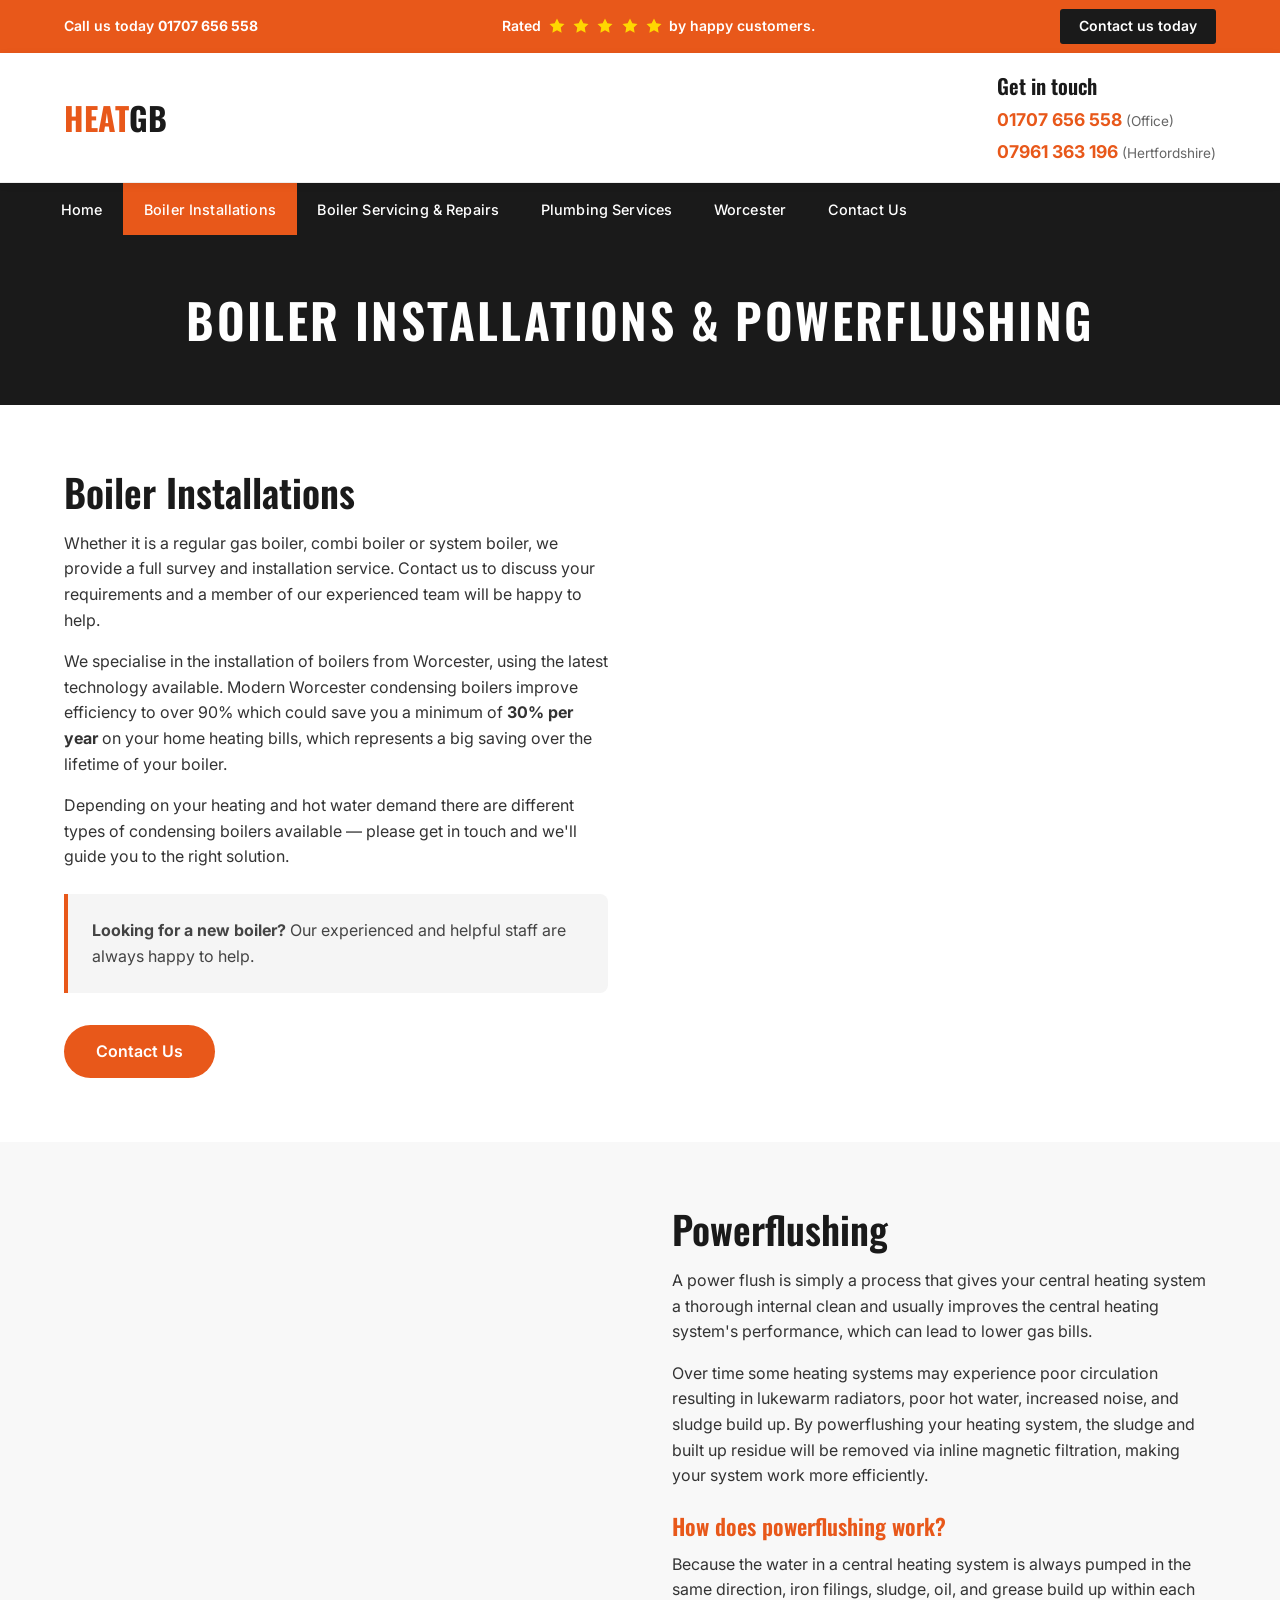
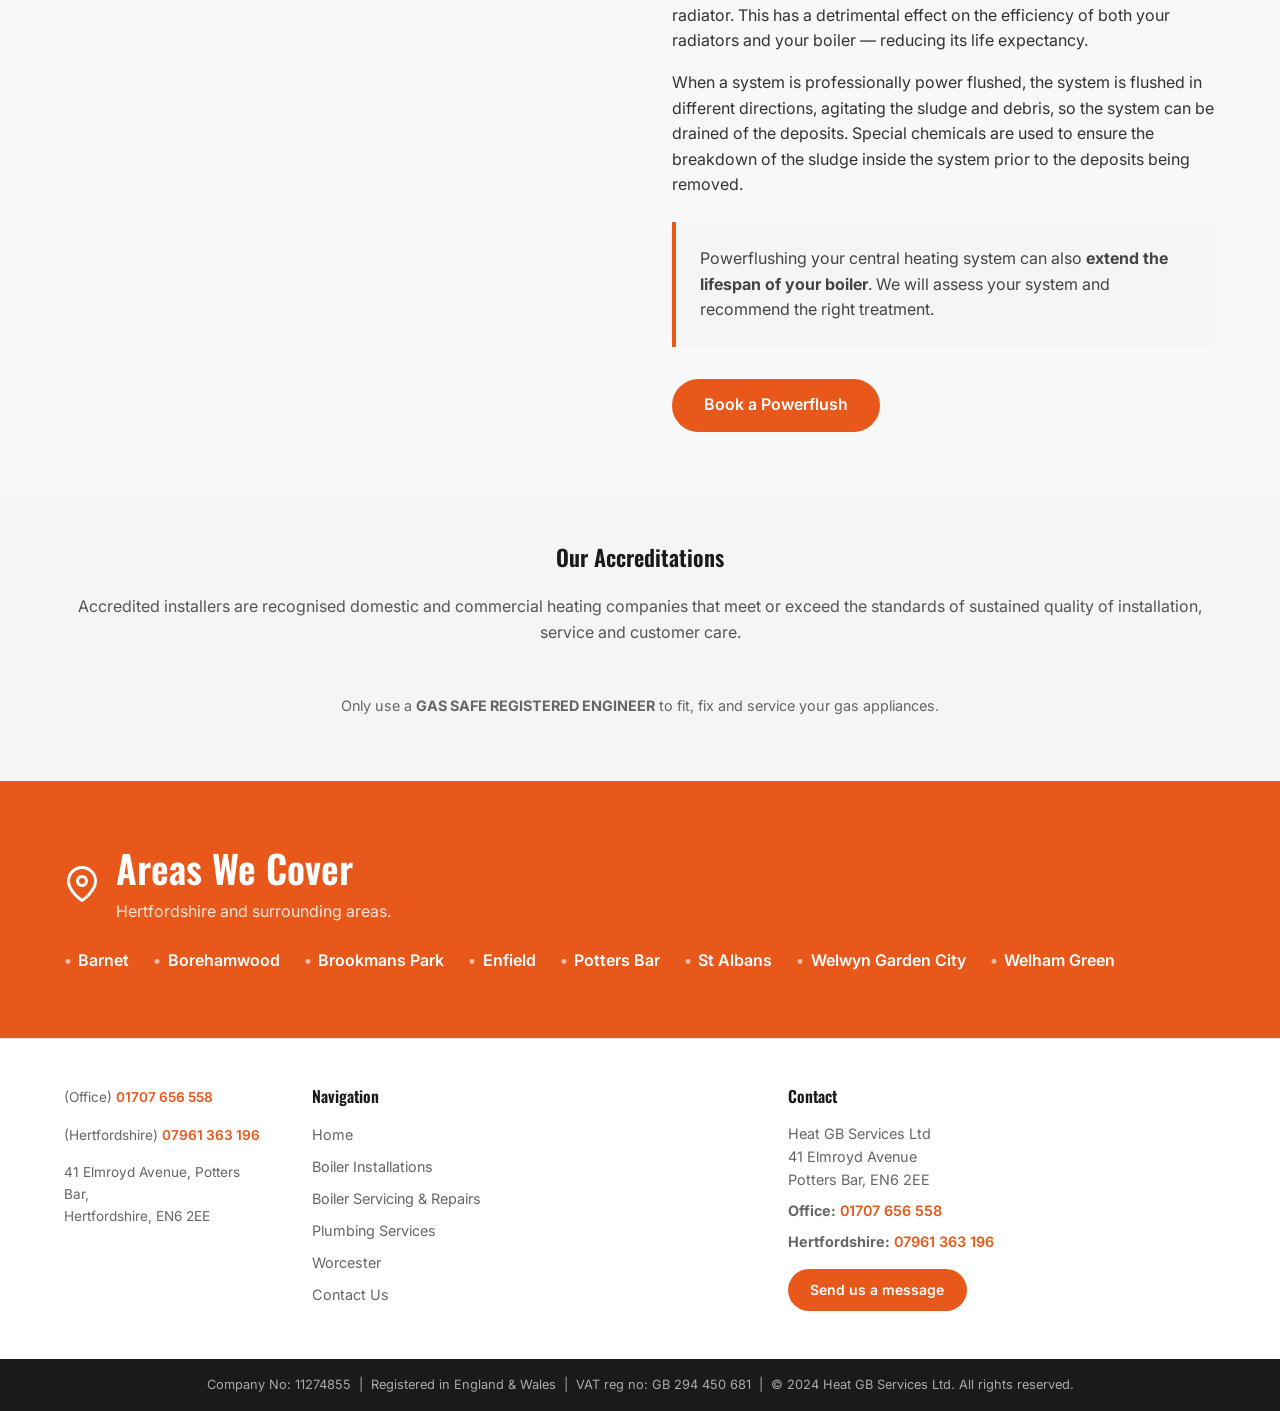
==== boiler-installations.html @ 4ccc7797 "Fix service card display, footer button colour, and add downloaded images - Replace .service-card im" ====
<!DOCTYPE html>
<html lang="en">
<head>
  <meta charset="UTF-8" />
  <meta name="viewport" content="width=device-width, initial-scale=1.0" />
  <title>Boiler Installations &amp; Powerflushing – Heat GB Services Ltd, Hertfordshire</title>
  <meta name="description" content="Expert boiler installation and powerflushing services in Hertfordshire. Worcester Bosch Accredited Installers offering up to 12-year guarantees. Call Heat GB on 01707 656 558." />

  <link rel="icon" type="image/png" sizes="32x32" href="images/favicon-32.png" />
  <link rel="icon" type="image/png" sizes="16x16" href="images/favicon-16.png" />
  <link rel="apple-touch-icon" href="images/apple-touch-icon.png" />
  <link rel="shortcut icon" href="images/favicon.ico" />

  <link rel="preconnect" href="https://fonts.googleapis.com" />
  <link rel="preconnect" href="https://fonts.gstatic.com" crossorigin />
  <link href="https://fonts.googleapis.com/css2?family=Oswald:wght@400;500;600;700&family=Inter:wght@400;500;600;700&display=swap" rel="stylesheet" />
  <link rel="stylesheet" href="css/style.css" />
</head>
<body>

  <!-- TOP BAR -->
  <div class="topbar">
    <div class="container topbar__inner">
      <span>Call us today <strong>01707 656 558</strong></span>
      <div class="topbar__stars">
        <span>Rated</span>
        <svg viewBox="0 0 24 24" fill="currentColor" style="width:18px;height:18px;color:#FFD700"><path d="M12 2l3.09 6.26L22 9.27l-5 4.87 1.18 6.88L12 17.77l-6.18 3.25L7 14.14 2 9.27l6.91-1.01L12 2z"/></svg>
        <svg viewBox="0 0 24 24" fill="currentColor" style="width:18px;height:18px;color:#FFD700"><path d="M12 2l3.09 6.26L22 9.27l-5 4.87 1.18 6.88L12 17.77l-6.18 3.25L7 14.14 2 9.27l6.91-1.01L12 2z"/></svg>
        <svg viewBox="0 0 24 24" fill="currentColor" style="width:18px;height:18px;color:#FFD700"><path d="M12 2l3.09 6.26L22 9.27l-5 4.87 1.18 6.88L12 17.77l-6.18 3.25L7 14.14 2 9.27l6.91-1.01L12 2z"/></svg>
        <svg viewBox="0 0 24 24" fill="currentColor" style="width:18px;height:18px;color:#FFD700"><path d="M12 2l3.09 6.26L22 9.27l-5 4.87 1.18 6.88L12 17.77l-6.18 3.25L7 14.14 2 9.27l6.91-1.01L12 2z"/></svg>
        <svg viewBox="0 0 24 24" fill="currentColor" style="width:18px;height:18px;color:#FFD700"><path d="M12 2l3.09 6.26L22 9.27l-5 4.87 1.18 6.88L12 17.77l-6.18 3.25L7 14.14 2 9.27l6.91-1.01L12 2z"/></svg>
        <span>by happy customers.</span>
      </div>
      <a href="contact.html" class="topbar__cta">Contact us today</a>
    </div>
  </div>

  <!-- HEADER -->
  <header class="site-header">
    <div class="header__inner">
      <a href="index.html" class="header__logo">
        <img src="https://www.heatgb.co.uk/wp-content/uploads/2020/11/main-logo.png"
             alt="Heat GB Services Ltd" width="190" height="65"
             onerror="this.style.display='none'; this.nextElementSibling.style.display='block'" />
        <span style="display:none; font-family:'Oswald',sans-serif; font-size:2rem; font-weight:700; color:#1a1a1a;">
          <span style="color:#E8581A;">HEAT</span>GB
        </span>
      </a>
      <div class="header__contact">
        <span class="header__contact-label">Get in touch</span>
        <div><a href="tel:01707656558">01707 656 558</a><span class="phone-label"> (Office)</span></div>
        <div><a href="tel:07961363196">07961 363 196</a><span class="phone-label"> (Hertfordshire)</span></div>
      </div>
    </div>
  </header>

  <!-- NAVIGATION -->
  <nav class="site-nav" aria-label="Main navigation">
    <div class="nav__inner">
      <button class="nav__toggle" aria-label="Open menu" aria-expanded="false">
        <span></span><span></span><span></span>
      </button>
      <ul class="nav__list">
        <li><a href="index.html">Home</a></li>
        <li><a href="boiler-installations.html" class="active">Boiler Installations</a></li>
        <li><a href="boiler-servicing.html">Boiler Servicing &amp; Repairs</a></li>
        <li><a href="plumbing-services.html">Plumbing Services</a></li>
        <li><a href="worcester.html">Worcester</a></li>
        <li><a href="contact.html">Contact Us</a></li>
      </ul>
    </div>
  </nav>

  <!-- PAGE BANNER -->
  <div class="page-banner">
    <div class="container">
      <h1>Boiler Installations &amp; Powerflushing</h1>
    </div>
  </div>

  <!-- BOILER INSTALLATIONS SECTION -->
  <section class="content-block section-pad">
    <div class="container">
      <div class="content-block__inner">
        <div class="content-block__text">
          <h2>Boiler Installations</h2>
          <p>Whether it is a regular gas boiler, combi boiler or system boiler, we provide a full survey and installation service. Contact us to discuss your requirements and a member of our experienced team will be happy to help.</p>
          <p>We specialise in the installation of boilers from Worcester, using the latest technology available. Modern Worcester condensing boilers improve efficiency to over 90% which could save you a minimum of <strong>30% per year</strong> on your home heating bills, which represents a big saving over the lifetime of your boiler.</p>
          <p>Depending on your heating and hot water demand there are different types of condensing boilers available — please get in touch and we'll guide you to the right solution.</p>

          <div class="highlight-box">
            <p><strong>Looking for a new boiler?</strong> Our experienced and helpful staff are always happy to help.</p>
          </div>

          <a href="contact.html" class="btn btn-orange" style="margin-top:.5rem;">Contact Us</a>
        </div>
        <div>
          <img src="https://www.heatgb.co.uk/wp-content/uploads/2020/11/home-box1.png"
               alt="Boiler Installation" style="border-radius:8px; width:100%;"
               onerror="this.style.display='none'" />
          <div class="guarantee-badge">
            <img src="https://www.heatgb.co.uk/wp-content/uploads/2020/11/12year-logo.png"
                 alt="12 Year Guarantee" style="height:160px; width:auto;"
                 onerror="this.style.display='none'" />
          </div>
        </div>
      </div>
    </div>
  </section>

  <!-- POWERFLUSHING SECTION -->
  <section class="content-block" style="background:#f8f8f8; padding:4rem 0;">
    <div class="container">
      <div class="content-block__inner">
        <div>
          <img src="https://www.heatgb.co.uk/wp-content/uploads/2020/11/home-box2.png"
               alt="Powerflushing" style="border-radius:8px; width:100%;"
               onerror="this.style.display='none'" />
        </div>
        <div class="content-block__text">
          <h2>Powerflushing</h2>
          <p>A power flush is simply a process that gives your central heating system a thorough internal clean and usually improves the central heating system's performance, which can lead to lower gas bills.</p>
          <p>Over time some heating systems may experience poor circulation resulting in lukewarm radiators, poor hot water, increased noise, and sludge build up. By powerflushing your heating system, the sludge and built up residue will be removed via inline magnetic filtration, making your system work more efficiently.</p>

          <h3>How does powerflushing work?</h3>
          <p>Because the water in a central heating system is always pumped in the same direction, iron filings, sludge, oil, and grease build up within each radiator. This has a detrimental effect on the efficiency of both your radiators and your boiler — reducing its life expectancy.</p>
          <p>When a system is professionally power flushed, the system is flushed in different directions, agitating the sludge and debris, so the system can be drained of the deposits. Special chemicals are used to ensure the breakdown of the sludge inside the system prior to the deposits being removed.</p>

          <div class="highlight-box">
            <p>Powerflushing your central heating system can also <strong>extend the lifespan of your boiler</strong>. We will assess your system and recommend the right treatment.</p>
          </div>

          <a href="contact.html" class="btn btn-orange" style="margin-top:.5rem;">Book a Powerflush</a>
        </div>
      </div>
    </div>
  </section>

  <!-- ACCREDITATIONS -->
  <section class="accreditations">
    <div class="container">
      <h3>Our Accreditations</h3>
      <p style="color:#555; margin-bottom:1.5rem;">Accredited installers are recognised domestic and commercial heating companies that meet or exceed the standards of sustained quality of installation, service and customer care.</p>
      <div class="accred-logos">
        <img src="https://www.heatgb.co.uk/wp-content/uploads/2020/11/logo1.png" alt="Gas Safe Register" onerror="this.style.display='none'" />
        <img src="https://www.heatgb.co.uk/wp-content/uploads/2020/11/logo2..png" alt="CIPHE Member" onerror="this.style.display='none'" />
      </div>
      <p style="margin-top:1.5rem; color:#666; font-size:.9rem;">Only use a <strong>GAS SAFE REGISTERED ENGINEER</strong> to fit, fix and service your gas appliances.</p>
    </div>
  </section>

  <!-- AREAS WE COVER -->
  <section class="areas-section">
    <div class="container">
      <div class="areas-header">
        <svg viewBox="0 0 24 24" fill="none" stroke="currentColor" stroke-width="2" style="width:36px;height:36px;flex-shrink:0">
          <path d="M21 10c0 7-9 13-9 13s-9-6-9-13a9 9 0 0 1 18 0z"/><circle cx="12" cy="10" r="3"/>
        </svg>
        <div>
          <h2>Areas We Cover</h2>
          <p style="color:rgba(255,255,255,.85); margin:0;">Hertfordshire and surrounding areas.</p>
        </div>
      </div>
      <ul class="areas-list">
        <li>Barnet</li><li>Borehamwood</li><li>Brookmans Park</li><li>Enfield</li>
        <li>Potters Bar</li><li>St Albans</li><li>Welwyn Garden City</li><li>Welham Green</li>
      </ul>
    </div>
  </section>

  <!-- FOOTER -->
  <footer class="site-footer">
    <div class="container footer__inner">
      <div class="footer__logo">
        <img src="https://www.heatgb.co.uk/wp-content/uploads/2020/11/main-logo.png" alt="Heat GB Services Ltd" onerror="this.style.display='none'" />
        <p>(Office) <a href="tel:01707656558" style="color:var(--orange);font-weight:600;">01707 656 558</a></p>
        <p>(Hertfordshire) <a href="tel:07961363196" style="color:var(--orange);font-weight:600;">07961 363 196</a></p>
        <p style="margin-top:.5rem;">41 Elmroyd Avenue, Potters Bar,<br>Hertfordshire, EN6 2EE</p>
      </div>
      <nav class="footer__nav">
        <h4>Navigation</h4>
        <ul>
          <li><a href="index.html">Home</a></li>
          <li><a href="boiler-installations.html">Boiler Installations</a></li>
          <li><a href="boiler-servicing.html">Boiler Servicing &amp; Repairs</a></li>
          <li><a href="plumbing-services.html">Plumbing Services</a></li>
          <li><a href="worcester.html">Worcester</a></li>
          <li><a href="contact.html">Contact Us</a></li>
        </ul>
      </nav>
      <div class="footer__contact">
        <h4>Contact</h4>
        <p>Heat GB Services Ltd<br>41 Elmroyd Avenue<br>Potters Bar, EN6 2EE</p>
        <p><strong>Office:</strong> <a href="tel:01707656558">01707 656 558</a></p>
        <p><strong>Hertfordshire:</strong> <a href="tel:07961363196">07961 363 196</a></p>
        <p style="margin-top:1rem;"><a href="contact.html" class="btn btn-orange" style="font-size:.875rem;padding:.6rem 1.4rem;">Send us a message</a></p>
      </div>
    </div>
    <div class="footer__bottom">
      <div class="container">
        Company No: 11274855 &nbsp;|&nbsp; Registered in England &amp; Wales &nbsp;|&nbsp; VAT reg no: GB 294 450 681 &nbsp;|&nbsp;
        &copy; 2024 Heat GB Services Ltd. All rights reserved.
      </div>
    </div>
  </footer>

  <script src="js/main.js"></script>
</body>
</html>
---- css/style.css ----
/* ============================================================
   HEAT GB — Main Stylesheet
   Fonts: Oswald (headings) + Inter (body) via Google Fonts
   Colours: Orange #E8581A, Black #1a1a1a, White #ffffff
   ============================================================ */

/* ---------- Reset & Base ---------- */
*, *::before, *::after { box-sizing: border-box; margin: 0; padding: 0; }

html { scroll-behavior: smooth; font-size: 16px; }

body {
  font-family: 'Inter', sans-serif;
  color: #333;
  background: #fff;
  line-height: 1.6;
}

img { max-width: 100%; height: auto; display: block; }
a { text-decoration: none; color: inherit; }
ul { list-style: none; }

/* ---------- Variables ---------- */
:root {
  --orange: #E8581A;
  --black:  #1a1a1a;
  --dark:   #222;
  --grey:   #f5f5f5;
  --mid:    #666;
  --white:  #ffffff;
  --radius: 4px;
  --shadow: 0 2px 12px rgba(0,0,0,0.10);
  --transition: 0.25s ease;
}

/* ---------- Typography ---------- */
h1, h2, h3, h4, h5 {
  font-family: 'Oswald', sans-serif;
  font-weight: 600;
  line-height: 1.2;
  color: var(--black);
}

h1 { font-size: clamp(2rem, 5vw, 3.5rem); }
h2 { font-size: clamp(1.6rem, 3.5vw, 2.4rem); }
h3 { font-size: 1.4rem; }
h4 { font-size: 1.15rem; }

p { margin-bottom: 1rem; }

/* ---------- Utilities ---------- */
.container {
  max-width: 1200px;
  margin: 0 auto;
  padding: 0 1.5rem;
}

.btn {
  display: inline-flex;
  align-items: center;
  gap: .5rem;
  padding: .85rem 2rem;
  border-radius: 50px;
  font-family: 'Inter', sans-serif;
  font-size: 1rem;
  font-weight: 600;
  cursor: pointer;
  transition: background var(--transition), transform var(--transition);
  border: none;
}

.btn-orange {
  background: var(--orange);
  color: #fff;
}
.btn-orange:hover { background: #c94610; transform: translateY(-1px); }

.btn-white {
  background: #fff;
  color: var(--orange);
}
.btn-white:hover { background: #f0f0f0; }

.btn-dark {
  background: var(--black);
  color: #fff;
}
.btn-dark:hover { background: #333; }

.btn svg { width: 20px; height: 20px; }

.section-pad { padding: 5rem 0; }
.section-pad-sm { padding: 3rem 0; }

.text-orange { color: var(--orange); }
.text-center { text-align: center; }
.fw-bold { font-weight: 700; }

/* ---------- Top Bar ---------- */
.topbar {
  background: var(--orange);
  color: #fff;
  font-size: .875rem;
  font-weight: 600;
  padding: .55rem 0;
}

.topbar__inner {
  display: flex;
  align-items: center;
  justify-content: space-between;
  gap: 1rem;
}

.topbar__stars {
  display: flex;
  align-items: center;
  gap: .4rem;
}

.topbar__stars svg { color: #FFD700; width: 18px; height: 18px; }

.topbar__cta {
  background: var(--black);
  color: #fff;
  padding: .4rem 1.2rem;
  border-radius: 3px;
  font-weight: 600;
  transition: background var(--transition);
}
.topbar__cta:hover { background: #444; }

/* ---------- Header ---------- */
.site-header {
  background: #fff;
  border-bottom: 1px solid #eee;
  position: sticky;
  top: 0;
  z-index: 900;
  box-shadow: 0 2px 8px rgba(0,0,0,.07);
}

.header__inner {
  display: flex;
  align-items: center;
  justify-content: space-between;
  padding: 1rem 1.5rem;
  max-width: 1200px;
  margin: 0 auto;
}

.header__logo img { height: 65px; width: auto; }
.header__logo-text {
  display: flex;
  flex-direction: column;
  align-items: center;
}
.header__logo-text .tagline {
  font-size: .75rem;
  color: var(--mid);
  margin-top: .25rem;
  letter-spacing: .02em;
}

.header__contact {
  display: flex;
  flex-direction: column;
  align-items: flex-start;
  gap: .25rem;
}

.header__contact-label {
  font-family: 'Oswald', sans-serif;
  font-size: 1.3rem;
  color: var(--black);
  font-weight: 600;
}

.header__contact a {
  font-weight: 700;
  font-size: 1.1rem;
  color: var(--orange);
  transition: color var(--transition);
}
.header__contact a:hover { color: #c94610; }

.header__contact .phone-label {
  font-size: .85rem;
  color: var(--mid);
  font-weight: 400;
}

/* ---------- Navigation ---------- */
.site-nav {
  background: var(--black);
}

.nav__inner {
  max-width: 1200px;
  margin: 0 auto;
  display: flex;
  align-items: center;
}

.nav__list {
  display: flex;
  align-items: center;
}

.nav__list a {
  display: block;
  padding: .9rem 1.3rem;
  color: #fff;
  font-family: 'Inter', sans-serif;
  font-size: .9rem;
  font-weight: 500;
  transition: background var(--transition), color var(--transition);
  letter-spacing: .01em;
}

.nav__list a:hover,
.nav__list a.active {
  background: var(--orange);
  color: #fff;
}

/* Mobile hamburger */
.nav__toggle {
  display: none;
  flex-direction: column;
  gap: 5px;
  background: none;
  border: none;
  cursor: pointer;
  padding: 1rem 1.5rem;
  margin-left: auto;
}
.nav__toggle span {
  display: block;
  width: 26px;
  height: 2px;
  background: #fff;
  transition: all var(--transition);
}

/* ---------- Hero / Page Banner ---------- */
.hero {
  background: #f0f0f0;
  position: relative;
  overflow: hidden;
  min-height: 480px;
  display: flex;
  align-items: center;
}

.hero--home {
  min-height: 560px;
  background: linear-gradient(135deg, #f8f8f8 0%, #ececec 100%);
}

.hero__content {
  position: relative;
  z-index: 2;
  max-width: 620px;
  padding: 4rem 0;
}

.hero__content h1 { margin-bottom: 1rem; }
.hero__content p { font-size: 1.1rem; color: #555; margin-bottom: 1.5rem; }

.hero__image {
  position: absolute;
  right: 0;
  top: 0;
  bottom: 0;
  width: 50%;
  object-fit: cover;
  object-position: center;
  z-index: 1;
}

.hero__badge {
  position: absolute;
  right: 6%;
  top: 50%;
  transform: translateY(-50%);
  z-index: 3;
  width: 130px;
}

.page-banner {
  background: var(--black);
  padding: 3.5rem 0;
  text-align: center;
}

.page-banner h1 {
  color: #fff;
  font-size: clamp(1.8rem, 4vw, 3rem);
  letter-spacing: .05em;
  text-transform: uppercase;
}

/* ---------- About Strip ---------- */
.about-strip {
  display: grid;
  grid-template-columns: 1fr 1fr;
  gap: 4rem;
  align-items: center;
}

.about-strip__img img {
  border-radius: 8px;
  width: 100%;
  object-fit: cover;
}

.about-strip__text h2 { margin-bottom: 1rem; }

.about-strip__text .lead {
  color: var(--orange);
  font-weight: 600;
  font-size: 1.05rem;
  margin-bottom: 1.25rem;
}

/* ---------- Services Grid ---------- */
.services-intro {
  text-align: center;
  max-width: 700px;
  margin: 0 auto 2.5rem;
}

.services-intro .lead {
  color: var(--orange);
  font-weight: 600;
  font-size: 1.05rem;
  margin-bottom: .5rem;
}

.services-grid {
  display: grid;
  grid-template-columns: repeat(3, 1fr);
  gap: 1.5rem;
}

.service-card {
  background: #fff;
  border: 1px solid #e8e8e8;
  border-radius: 8px;
  overflow: hidden;
  transition: box-shadow var(--transition), transform var(--transition);
  text-align: center;
}

.service-card:hover {
  box-shadow: 0 8px 30px rgba(232,88,26,.15);
  transform: translateY(-4px);
}

.service-card__image {
  background: var(--orange);
  height: 140px;
  display: flex;
  align-items: center;
  justify-content: center;
  overflow: hidden;
}

.service-card__image img {
  width: auto;
  height: 90px;
  object-fit: contain;
  /* Invert the grey icons to white so they show on orange background */
  filter: brightness(0) invert(1);
}

.service-card__body { padding: 1.5rem; }
.service-card__body h3 { margin-bottom: .6rem; }
.service-card__body p { color: var(--mid); font-size: .95rem; margin-bottom: 1.25rem; }

/* ---------- Services List (inner pages) ---------- */
.services-list {
  display: grid;
  grid-template-columns: repeat(3, 1fr);
  gap: .75rem;
  margin: 1.5rem 0;
}

.services-list li {
  display: flex;
  align-items: center;
  gap: .5rem;
  font-size: .95rem;
}

.services-list li::before {
  content: '';
  display: block;
  width: 8px;
  height: 8px;
  border-radius: 50%;
  background: var(--orange);
  flex-shrink: 0;
}

/* ---------- Trust Bar (Gas Safe / Worcester) ---------- */
.trust-bar {
  background: var(--black);
  color: #fff;
  padding: 3rem 0;
}

.trust-bar__inner {
  display: grid;
  grid-template-columns: repeat(auto-fit, minmax(240px, 1fr));
  gap: 2rem;
  align-items: start;
}

.trust-item h3 { color: #fff; margin-bottom: .6rem; font-size: 1.3rem; }
.trust-item p { color: #ccc; font-size: .9rem; margin-bottom: 0; }

/* ---------- Worcester Banner ---------- */
.worcester-banner {
  background: linear-gradient(135deg, #1a3a6e 0%, #0d2245 100%);
  color: #fff;
  padding: 3.5rem 0;
}

.worcester-banner__inner {
  display: flex;
  align-items: center;
  justify-content: space-between;
  gap: 2rem;
  flex-wrap: wrap;
}

.worcester-banner h2 { color: #fff; margin-bottom: .5rem; }
.worcester-banner p { color: #afc6ee; margin: 0; }

.worcester-banner__logos {
  display: flex;
  align-items: center;
  gap: 1.5rem;
  flex-shrink: 0;
}

.worcester-banner__logos img { height: 60px; width: auto; }

/* ---------- Areas Section ---------- */
.areas-section {
  background: var(--orange);
  padding: 4rem 0;
  color: #fff;
}

.areas-section h2 { color: #fff; margin-bottom: .5rem; }
.areas-section > .container > p { color: rgba(255,255,255,.85); margin-bottom: 2rem; }

.areas-header {
  display: flex;
  align-items: center;
  gap: 1rem;
  margin-bottom: .5rem;
}

.areas-header svg { width: 36px; height: 36px; flex-shrink: 0; }

.areas-list {
  display: flex;
  flex-wrap: wrap;
  gap: .75rem 1.5rem;
  margin-top: 1.5rem;
}

.areas-list li {
  display: flex;
  align-items: center;
  gap: .4rem;
  font-weight: 600;
  font-size: 1rem;
}

.areas-list li::before {
  content: '•';
  color: rgba(255,255,255,.6);
}

/* ---------- Accreditations Strip ---------- */
.accreditations {
  background: var(--grey);
  padding: 3rem 0;
  text-align: center;
}

.accreditations h3 { margin-bottom: 1.5rem; color: var(--black); }

.accred-logos {
  display: flex;
  align-items: center;
  justify-content: center;
  gap: 3rem;
  flex-wrap: wrap;
}

.accred-logos img { height: 70px; width: auto; }

/* ---------- CTA Band ---------- */
.cta-band {
  background: var(--orange);
  color: #fff;
  padding: 3.5rem 0;
  text-align: center;
}

.cta-band h2 { color: #fff; margin-bottom: .75rem; }
.cta-band p { color: rgba(255,255,255,.85); margin-bottom: 1.5rem; font-size: 1.1rem; }

/* ---------- Content Blocks (inner pages) ---------- */
.content-block {
  padding: 4rem 0;
}

.content-block + .content-block {
  padding-top: 0;
}

.content-block__inner {
  display: grid;
  grid-template-columns: 1fr 1fr;
  gap: 4rem;
  align-items: start;
}

.content-block__text h2 { margin-bottom: 1rem; }
.content-block__text h3 { margin: 1.5rem 0 .75rem; color: var(--orange); }

.content-block__text ul {
  margin: .75rem 0 1rem 1.25rem;
}
.content-block__text ul li {
  list-style: disc;
  margin-bottom: .35rem;
  color: #555;
}

.checklist {
  margin: 1rem 0;
}
.checklist li {
  display: flex;
  align-items: flex-start;
  gap: .6rem;
  padding: .4rem 0;
  border-bottom: 1px solid #eee;
  font-size: .95rem;
  color: #444;
}
.checklist li::before {
  content: '✓';
  color: var(--orange);
  font-weight: 700;
  flex-shrink: 0;
  margin-top: .05rem;
}

.highlight-box {
  background: var(--grey);
  border-left: 4px solid var(--orange);
  border-radius: 0 8px 8px 0;
  padding: 1.5rem;
  margin: 1.5rem 0;
}

.highlight-box p { margin: 0; color: #444; }

.guarantee-badge {
  display: flex;
  align-items: center;
  justify-content: center;
  padding: 2rem;
}

/* ---------- Contact Page ---------- */
.contact-grid {
  display: grid;
  grid-template-columns: 1fr 1fr;
  gap: 4rem;
  align-items: start;
}

.contact-info h3 { margin-bottom: 1.25rem; }
.contact-info p { color: var(--mid); }

.contact-detail {
  display: flex;
  align-items: flex-start;
  gap: 1rem;
  margin-bottom: 1.25rem;
}

.contact-detail__icon {
  width: 42px;
  height: 42px;
  background: var(--orange);
  border-radius: 50%;
  display: flex;
  align-items: center;
  justify-content: center;
  flex-shrink: 0;
}

.contact-detail__icon svg { color: #fff; width: 20px; height: 20px; }

.contact-detail__body strong { display: block; color: var(--black); margin-bottom: .2rem; }
.contact-detail__body a { color: var(--orange); font-weight: 600; }
.contact-detail__body a:hover { color: #c94610; }

/* ---------- Form ---------- */
.contact-form { background: var(--grey); padding: 2rem; border-radius: 8px; }
.contact-form h3 { margin-bottom: 1.25rem; }

.form-group { margin-bottom: 1.25rem; }
.form-group label {
  display: block;
  font-weight: 600;
  font-size: .9rem;
  margin-bottom: .4rem;
  color: var(--black);
}

.form-group input,
.form-group select,
.form-group textarea {
  width: 100%;
  padding: .75rem 1rem;
  border: 1px solid #ddd;
  border-radius: var(--radius);
  font-family: 'Inter', sans-serif;
  font-size: 1rem;
  color: var(--black);
  background: #fff;
  transition: border-color var(--transition), box-shadow var(--transition);
}

.form-group input:focus,
.form-group select:focus,
.form-group textarea:focus {
  outline: none;
  border-color: var(--orange);
  box-shadow: 0 0 0 3px rgba(232,88,26,.12);
}

.form-group textarea { resize: vertical; min-height: 130px; }

.form-honeypot { display: none; }

.form-success {
  display: none;
  background: #d4edda;
  border: 1px solid #c3e6cb;
  border-radius: var(--radius);
  padding: 1rem 1.25rem;
  color: #155724;
  margin-top: 1rem;
}

.form-error {
  display: none;
  background: #f8d7da;
  border: 1px solid #f5c6cb;
  border-radius: var(--radius);
  padding: 1rem 1.25rem;
  color: #721c24;
  margin-top: 1rem;
}

/* ---------- Map ---------- */
.map-embed { border-radius: 8px; overflow: hidden; border: 1px solid #e0e0e0; }
.map-embed iframe { width: 100%; height: 320px; border: none; display: block; }

/* ---------- Footer ---------- */
.site-footer {
  background: #fff;
  padding: 3rem 0 0;
  border-top: 1px solid #e0e0e0;
}

.footer__inner {
  display: grid;
  grid-template-columns: 200px 1fr 1fr;
  gap: 3rem;
  padding-bottom: 2.5rem;
}

.footer__logo img { height: 60px; margin-bottom: 1rem; }
.footer__logo p { font-size: .85rem; color: var(--mid); }

.footer__nav h4 {
  font-size: 1rem;
  margin-bottom: 1rem;
  color: var(--black);
}

.footer__nav ul li {
  margin-bottom: .4rem;
}

.footer__nav ul li a {
  color: var(--mid);
  font-size: .9rem;
  transition: color var(--transition);
}

.footer__nav ul li a:hover { color: var(--orange); }

.footer__contact h4 {
  font-size: 1rem;
  margin-bottom: 1rem;
  color: var(--black);
}

.footer__contact p { font-size: .9rem; color: var(--mid); margin-bottom: .5rem; }
.footer__contact a { color: var(--orange); font-weight: 600; }
.footer__contact .btn { color: #fff; }

.footer__bottom {
  background: var(--black);
  color: #aaa;
  font-size: .8rem;
  padding: 1rem 0;
  text-align: center;
}

.footer__bottom a { color: #ccc; }
.footer__bottom a:hover { color: var(--orange); }

/* ---------- Responsive ---------- */
@media (max-width: 1024px) {
  .services-grid { grid-template-columns: repeat(2, 1fr); }
  .footer__inner { grid-template-columns: 1fr 1fr; }
  .footer__logo { grid-column: 1 / -1; }
}

@media (max-width: 768px) {
  /* Nav */
  .nav__toggle { display: flex; }
  .nav__list {
    display: none;
    flex-direction: column;
    width: 100%;
    background: var(--black);
  }
  .nav__list.is-open { display: flex; }
  .nav__list a { border-top: 1px solid rgba(255,255,255,.08); padding: 1rem 1.5rem; }

  /* Header */
  .header__contact { display: none; }

  /* Hero */
  .hero { min-height: 360px; }
  .hero--home { min-height: 420px; }
  .hero__image { width: 100%; opacity: .2; }
  .hero__content { max-width: 100%; }
  .hero__badge { display: none; }

  /* Grids */
  .about-strip,
  .content-block__inner,
  .contact-grid { grid-template-columns: 1fr; gap: 2rem; }

  .services-grid { grid-template-columns: 1fr; }
  .services-list { grid-template-columns: 1fr 1fr; }

  .trust-bar__inner { grid-template-columns: 1fr; }

  .worcester-banner__inner { flex-direction: column; }

  .topbar__stars { display: none; }

  .footer__inner { grid-template-columns: 1fr; gap: 2rem; }
  .footer__logo { grid-column: auto; }
}

@media (max-width: 480px) {
  .services-list { grid-template-columns: 1fr; }
  .accred-logos { gap: 1.5rem; }
  .header__inner { flex-wrap: wrap; justify-content: center; gap: .75rem; }
}
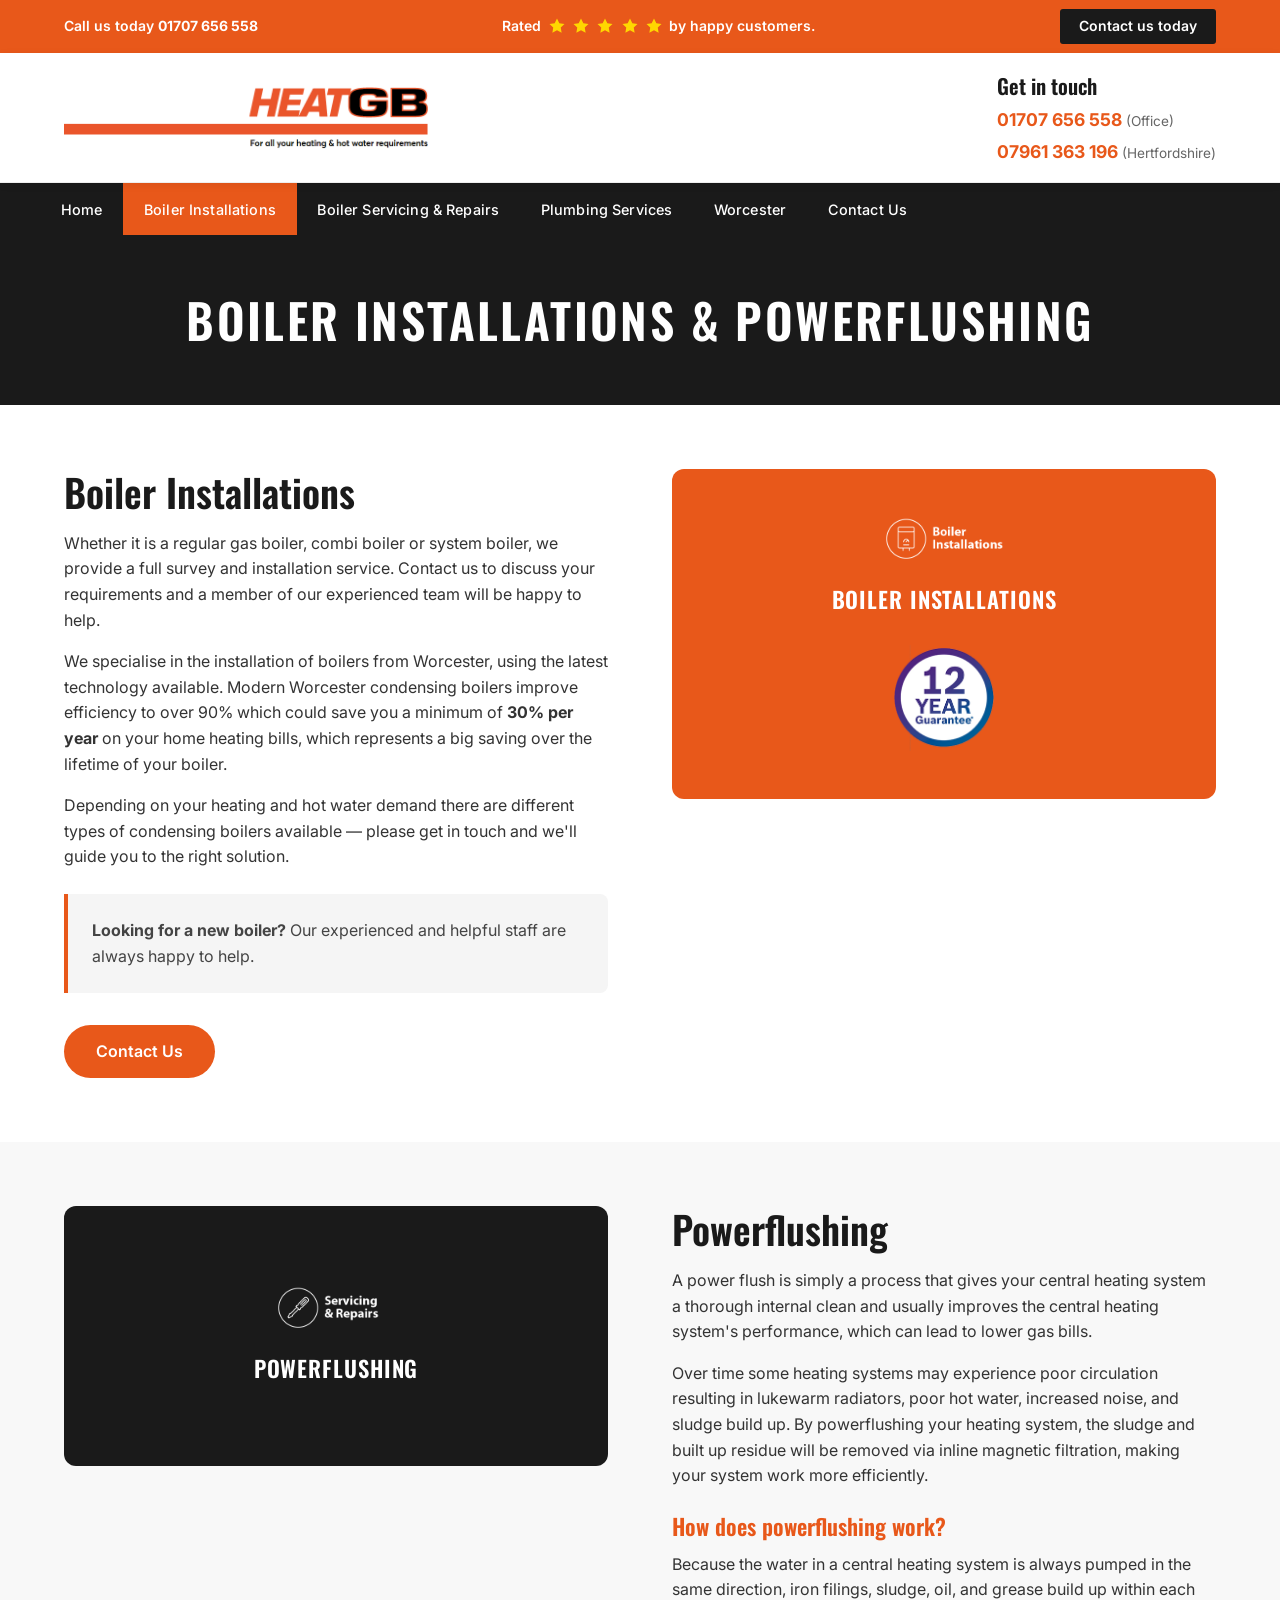
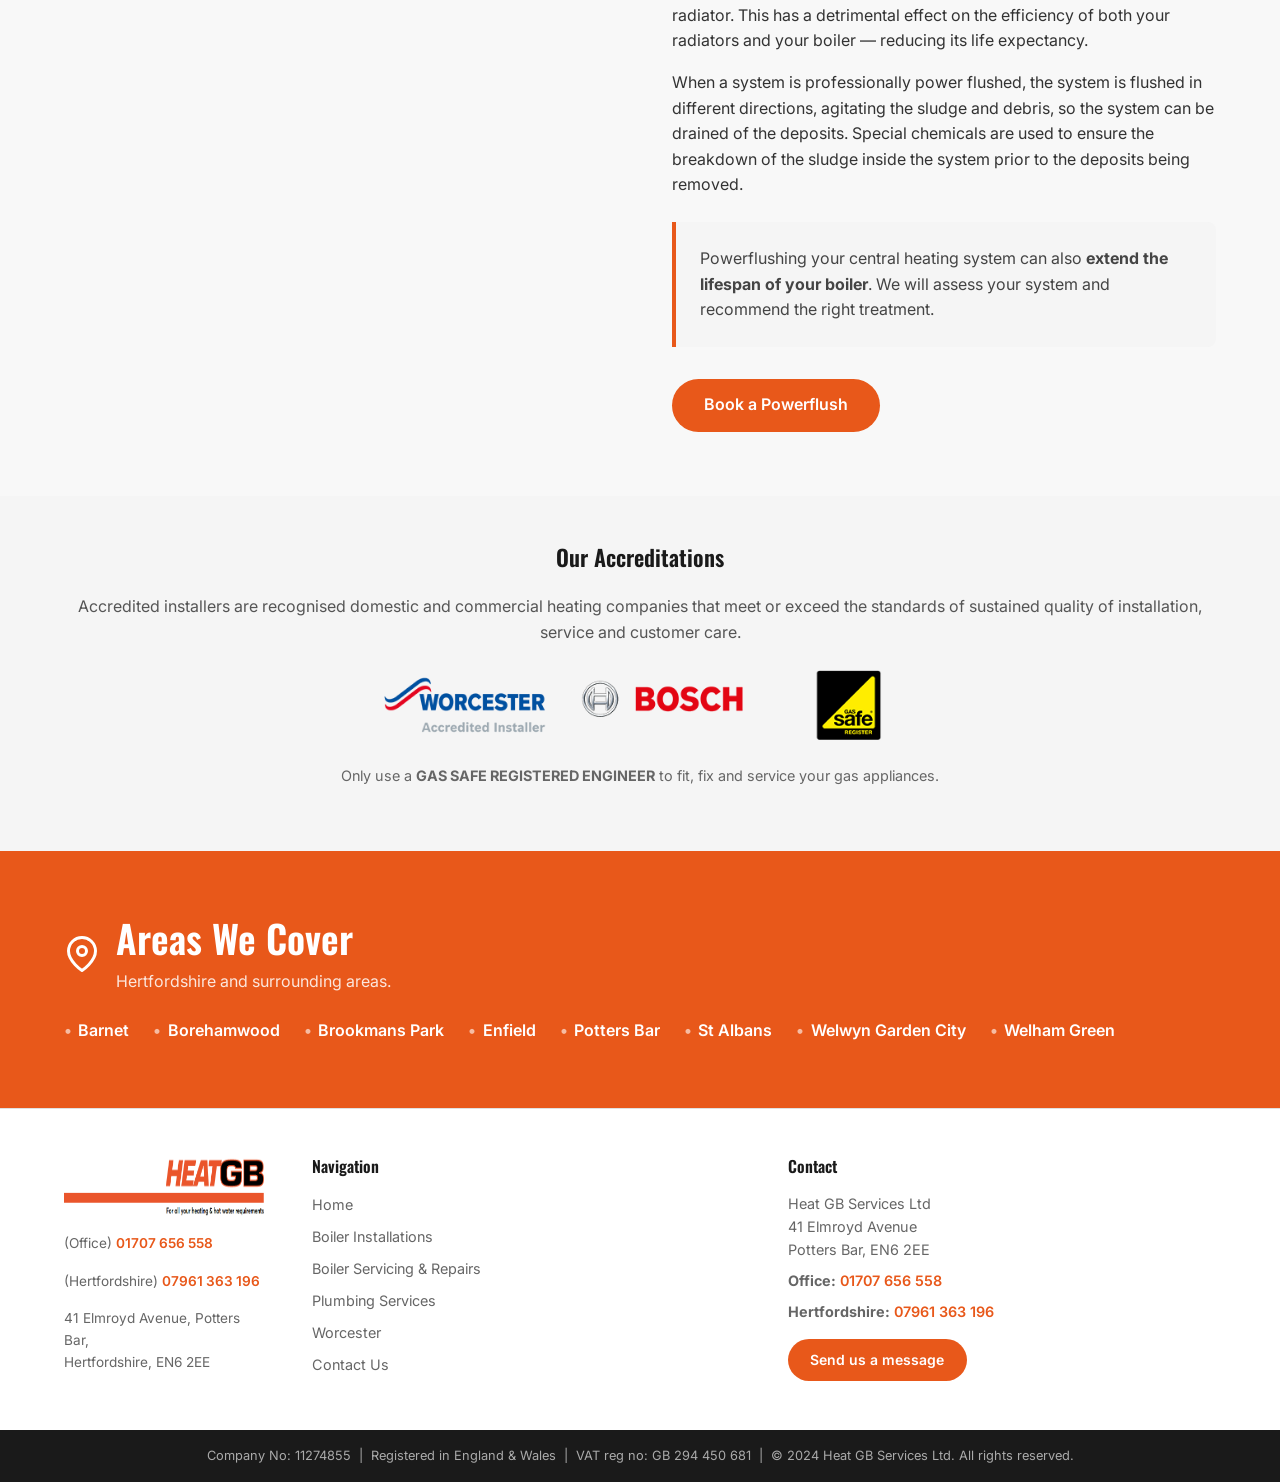
==== commit eb809f76: "Fix image sourcing: use local files and proper visual treatment - Replace all CDN image URLs (heatgb" ====
--- a/boiler-installations.html
+++ b/boiler-installations.html
@@ -39,7 +39,7 @@
   <header class="site-header">
     <div class="header__inner">
       <a href="index.html" class="header__logo">
-        <img src="https://www.heatgb.co.uk/wp-content/uploads/2020/11/main-logo.png"
+        <img src="images/main-logo.png"
              alt="Heat GB Services Ltd" width="190" height="65"
              onerror="this.style.display='none'; this.nextElementSibling.style.display='block'" />
         <span style="display:none; font-family:'Oswald',sans-serif; font-size:2rem; font-weight:700; color:#1a1a1a;">
@@ -94,15 +94,13 @@
 
           <a href="contact.html" class="btn btn-orange" style="margin-top:.5rem;">Contact Us</a>
         </div>
-        <div>
-          <img src="https://www.heatgb.co.uk/wp-content/uploads/2020/11/home-box1.png"
-               alt="Boiler Installation" style="border-radius:8px; width:100%;"
+        <div class="icon-panel">
+          <img src="images/home-box1.png" alt="Boiler Installation" />
+          <span class="icon-panel__label">Boiler Installations</span>
+          <img src="images/12year-logo.png"
+               alt="12 Year Guarantee"
+               style="width:100px; filter:none; margin-top:.5rem;"
                onerror="this.style.display='none'" />
-          <div class="guarantee-badge">
-            <img src="https://www.heatgb.co.uk/wp-content/uploads/2020/11/12year-logo.png"
-                 alt="12 Year Guarantee" style="height:160px; width:auto;"
-                 onerror="this.style.display='none'" />
-          </div>
         </div>
       </div>
     </div>
@@ -112,10 +110,9 @@
   <section class="content-block" style="background:#f8f8f8; padding:4rem 0;">
     <div class="container">
       <div class="content-block__inner">
-        <div>
-          <img src="https://www.heatgb.co.uk/wp-content/uploads/2020/11/home-box2.png"
-               alt="Powerflushing" style="border-radius:8px; width:100%;"
-               onerror="this.style.display='none'" />
+        <div class="icon-panel" style="background:#1a1a1a;">
+          <img src="images/home-box2.png" alt="Powerflushing" />
+          <span class="icon-panel__label">Powerflushing</span>
         </div>
         <div class="content-block__text">
           <h2>Powerflushing</h2>
@@ -142,8 +139,8 @@
       <h3>Our Accreditations</h3>
       <p style="color:#555; margin-bottom:1.5rem;">Accredited installers are recognised domestic and commercial heating companies that meet or exceed the standards of sustained quality of installation, service and customer care.</p>
       <div class="accred-logos">
-        <img src="https://www.heatgb.co.uk/wp-content/uploads/2020/11/logo1.png" alt="Gas Safe Register" onerror="this.style.display='none'" />
-        <img src="https://www.heatgb.co.uk/wp-content/uploads/2020/11/logo2..png" alt="CIPHE Member" onerror="this.style.display='none'" />
+        <img src="images/logo1.png" alt="Gas Safe Register" onerror="this.style.display='none'" />
+        <img src="images/logo2..png" alt="CIPHE Member" onerror="this.style.display='none'" />
       </div>
       <p style="margin-top:1.5rem; color:#666; font-size:.9rem;">Only use a <strong>GAS SAFE REGISTERED ENGINEER</strong> to fit, fix and service your gas appliances.</p>
     </div>
@@ -172,7 +169,7 @@
   <footer class="site-footer">
     <div class="container footer__inner">
       <div class="footer__logo">
-        <img src="https://www.heatgb.co.uk/wp-content/uploads/2020/11/main-logo.png" alt="Heat GB Services Ltd" onerror="this.style.display='none'" />
+        <img src="images/main-logo.png" alt="Heat GB Services Ltd" onerror="this.style.display='none'" />
         <p>(Office) <a href="tel:01707656558" style="color:var(--orange);font-weight:600;">01707 656 558</a></p>
         <p>(Hertfordshire) <a href="tel:07961363196" style="color:var(--orange);font-weight:600;">07961 363 196</a></p>
         <p style="margin-top:.5rem;">41 Elmroyd Avenue, Potters Bar,<br>Hertfordshire, EN6 2EE</p>
--- a/css/style.css
+++ b/css/style.css
@@ -309,6 +309,11 @@
   align-items: center;
 }
 
+.about-strip--text-only {
+  grid-template-columns: 1fr;
+  max-width: 780px;
+}
+
 .about-strip__img img {
   border-radius: 8px;
   width: 100%;
@@ -535,6 +540,46 @@
 
 .content-block__text h2 { margin-bottom: 1rem; }
 .content-block__text h3 { margin: 1.5rem 0 .75rem; color: var(--orange); }
+
+/* Service icon panel used in inner-page content blocks */
+.icon-panel {
+  background: var(--orange);
+  border-radius: 12px;
+  display: flex;
+  flex-direction: column;
+  align-items: center;
+  justify-content: center;
+  padding: 3rem 2rem;
+  gap: 1.25rem;
+  min-height: 260px;
+}
+.icon-panel img {
+  width: 120px;
+  height: auto;
+  filter: brightness(0) invert(1);
+}
+.icon-panel__label {
+  color: #fff;
+  font-family: 'Oswald', sans-serif;
+  font-size: 1.4rem;
+  font-weight: 600;
+  text-transform: uppercase;
+  letter-spacing: .04em;
+  text-align: center;
+}
+
+/* Photo panel used in inner-page content blocks (team photo) */
+.photo-panel {
+  border-radius: 12px;
+  overflow: hidden;
+  box-shadow: 0 4px 20px rgba(0,0,0,.12);
+}
+.photo-panel img {
+  width: 100%;
+  height: 100%;
+  object-fit: cover;
+  display: block;
+}
 
 .content-block__text ul {
   margin: .75rem 0 1rem 1.25rem;
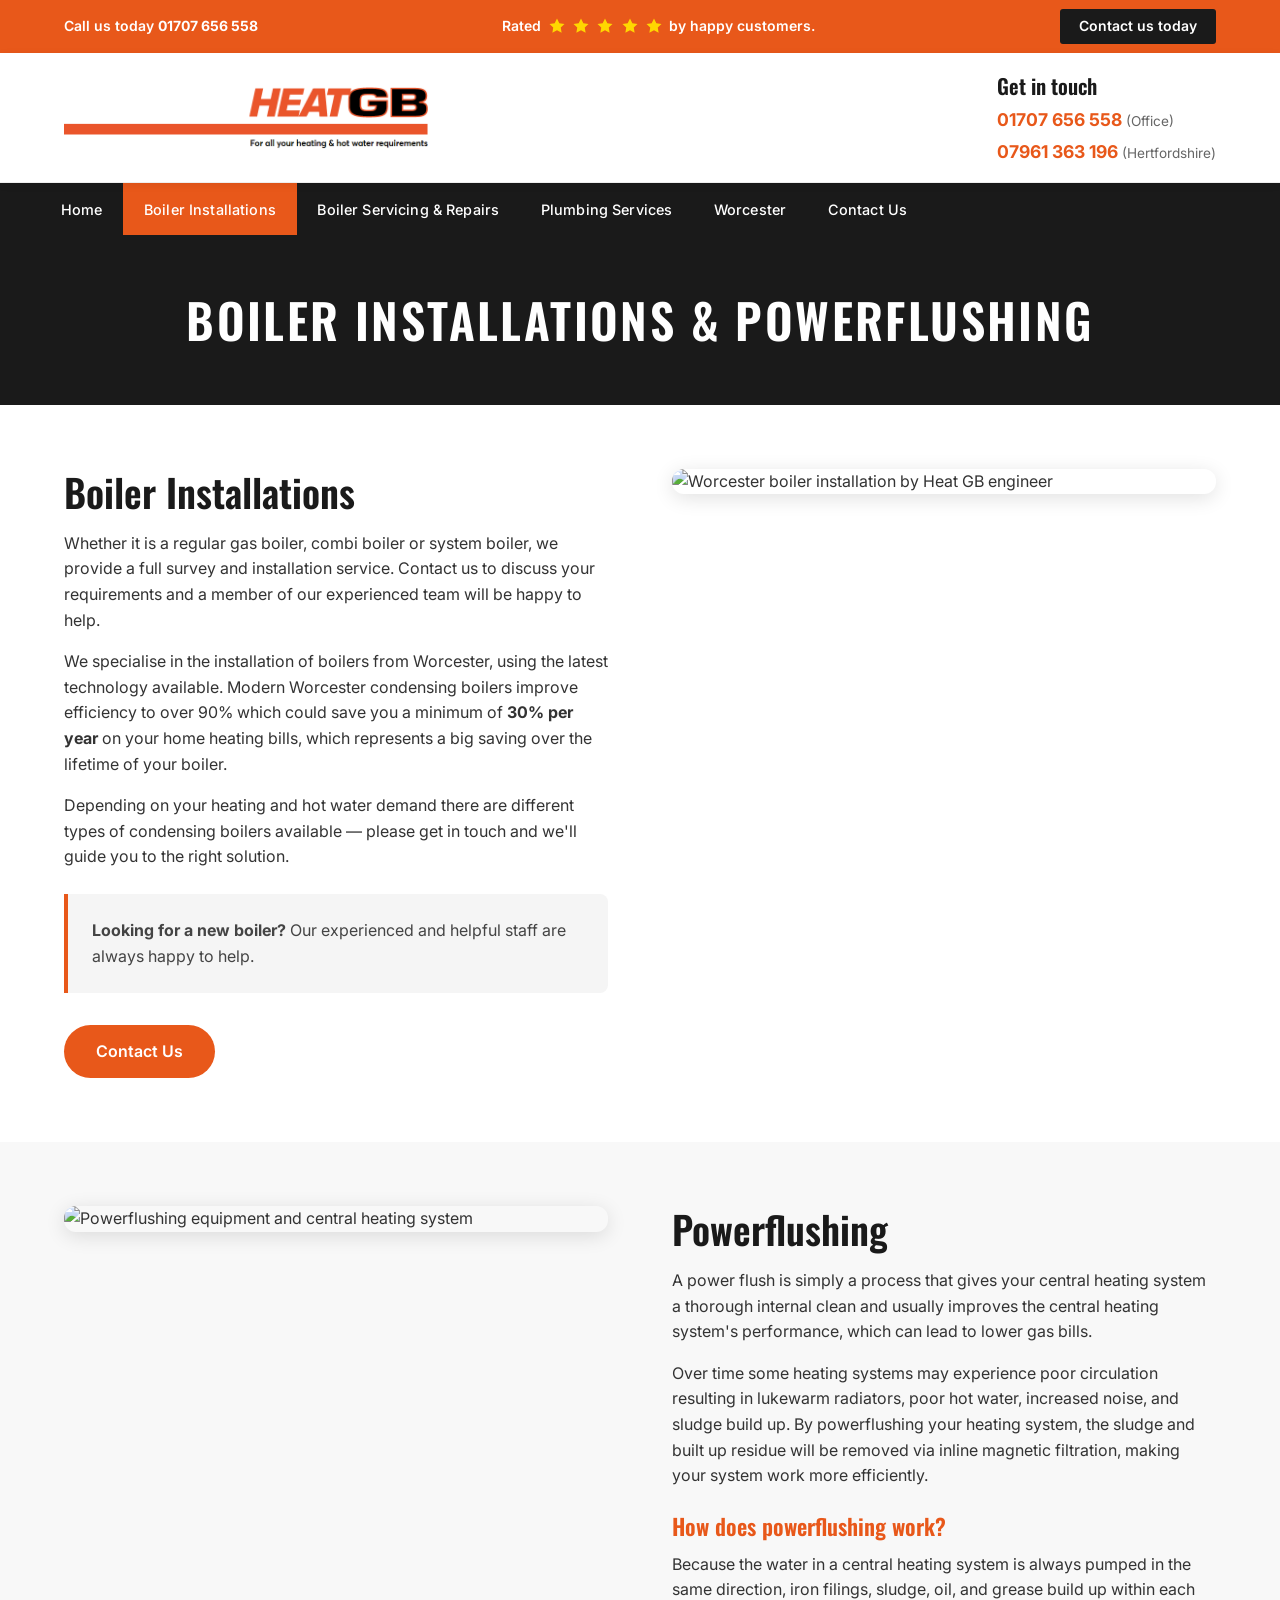
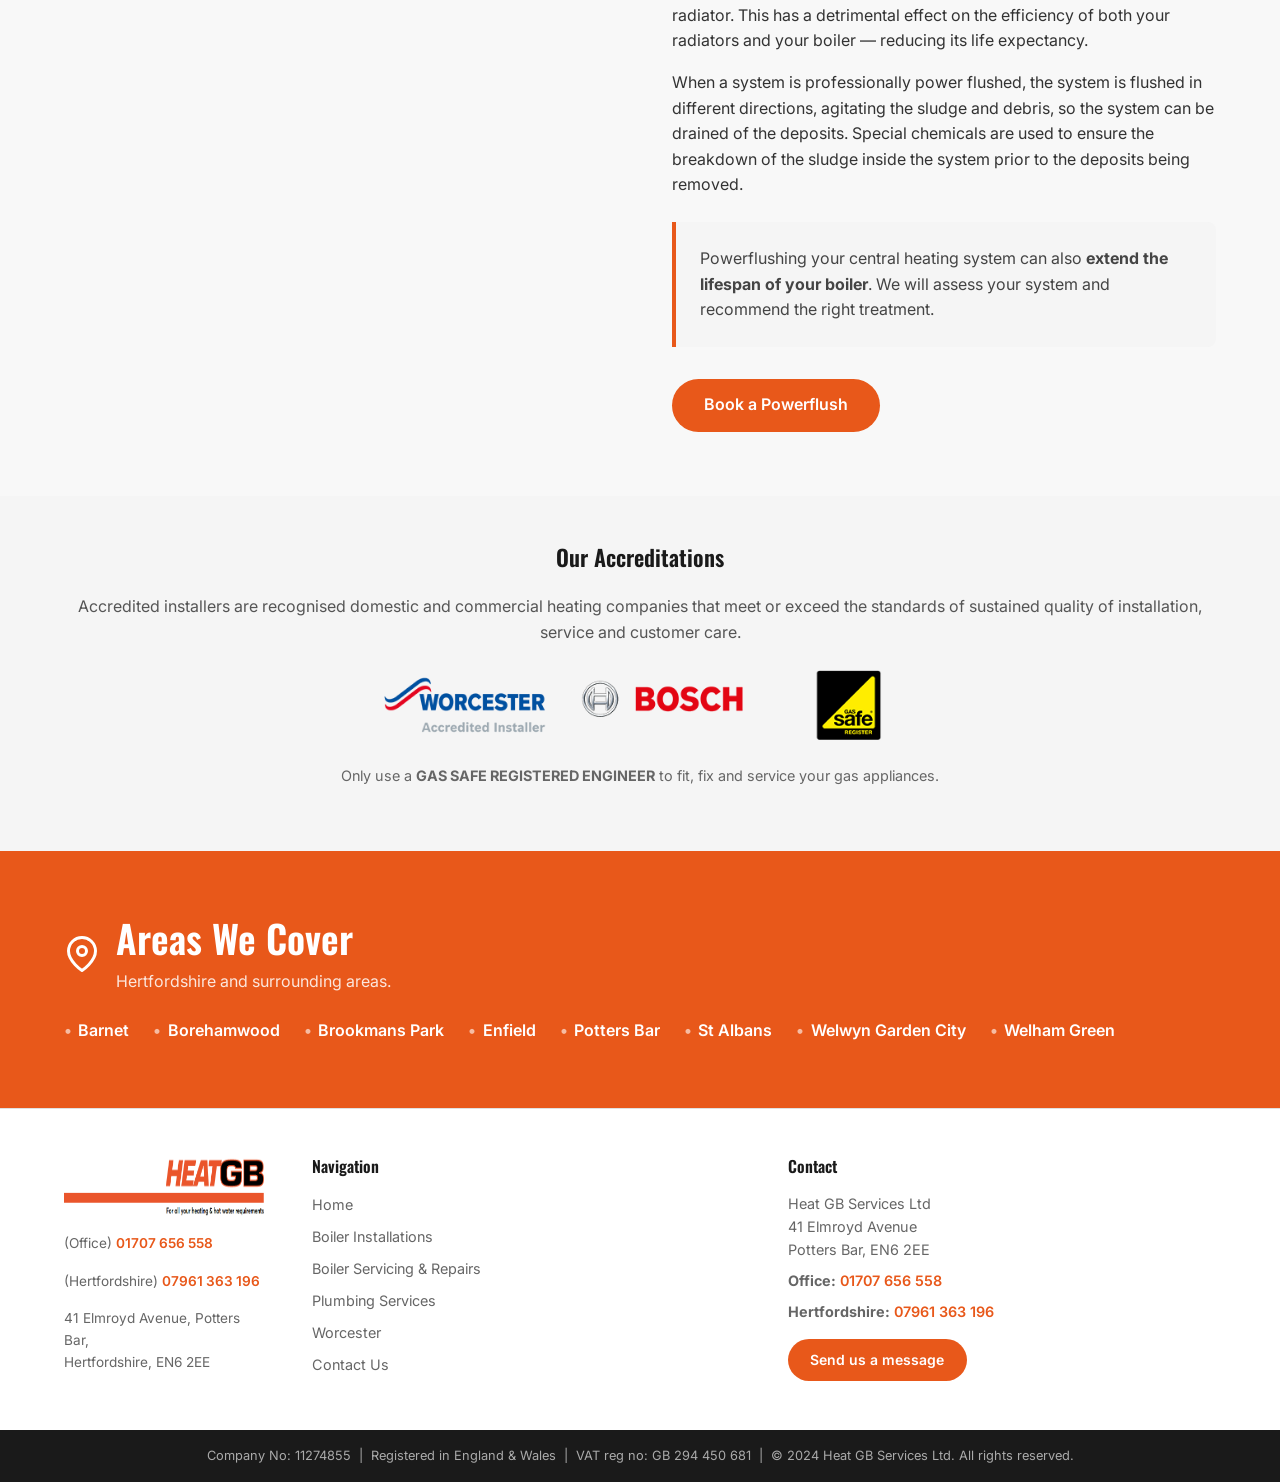
==== commit c2e60117: "Replace placeholder icon panels with real photos on all inner pages - boiler-installations: use imag" ====
--- a/boiler-installations.html
+++ b/boiler-installations.html
@@ -94,13 +94,8 @@
 
           <a href="contact.html" class="btn btn-orange" style="margin-top:.5rem;">Contact Us</a>
         </div>
-        <div class="icon-panel">
-          <img src="images/home-box1.png" alt="Boiler Installation" />
-          <span class="icon-panel__label">Boiler Installations</span>
-          <img src="images/12year-logo.png"
-               alt="12 Year Guarantee"
-               style="width:100px; filter:none; margin-top:.5rem;"
-               onerror="this.style.display='none'" />
+        <div class="photo-panel">
+          <img src="images/image-1-1.png" alt="Worcester boiler installation by Heat GB engineer" />
         </div>
       </div>
     </div>
@@ -110,9 +105,8 @@
   <section class="content-block" style="background:#f8f8f8; padding:4rem 0;">
     <div class="container">
       <div class="content-block__inner">
-        <div class="icon-panel" style="background:#1a1a1a;">
-          <img src="images/home-box2.png" alt="Powerflushing" />
-          <span class="icon-panel__label">Powerflushing</span>
+        <div class="photo-panel">
+          <img src="images/image-2.png" alt="Powerflushing equipment and central heating system" />
         </div>
         <div class="content-block__text">
           <h2>Powerflushing</h2>
@@ -141,6 +135,7 @@
       <div class="accred-logos">
         <img src="images/logo1.png" alt="Gas Safe Register" onerror="this.style.display='none'" />
         <img src="images/logo2..png" alt="CIPHE Member" onerror="this.style.display='none'" />
+        <img src="images/logo3.png" alt="Worcester Accredited Installer" onerror="this.style.display='none'" />
       </div>
       <p style="margin-top:1.5rem; color:#666; font-size:.9rem;">Only use a <strong>GAS SAFE REGISTERED ENGINEER</strong> to fit, fix and service your gas appliances.</p>
     </div>
--- a/css/style.css
+++ b/css/style.css
@@ -579,6 +579,42 @@
   height: 100%;
   object-fit: cover;
   display: block;
+}
+
+/* Worcester feature cards */
+.worcester-cards {
+  display: grid;
+  grid-template-columns: 1fr 1fr;
+  gap: 2rem;
+}
+@media (max-width: 640px) {
+  .worcester-cards { grid-template-columns: 1fr; }
+}
+.worcester-card {
+  background: #fff;
+  border-radius: 12px;
+  padding: 2rem;
+  text-align: center;
+  box-shadow: 0 4px 20px rgba(0,0,0,.08);
+}
+.worcester-card img {
+  width: 80px;
+  height: 80px;
+  object-fit: contain;
+  margin: 0 auto 1rem;
+  display: block;
+}
+.worcester-card h3 {
+  font-family: 'Oswald', sans-serif;
+  font-size: 1.2rem;
+  font-weight: 600;
+  margin-bottom: .75rem;
+  color: #1a1a1a;
+}
+.worcester-card p {
+  color: #555;
+  font-size: .95rem;
+  line-height: 1.6;
 }
 
 .content-block__text ul {
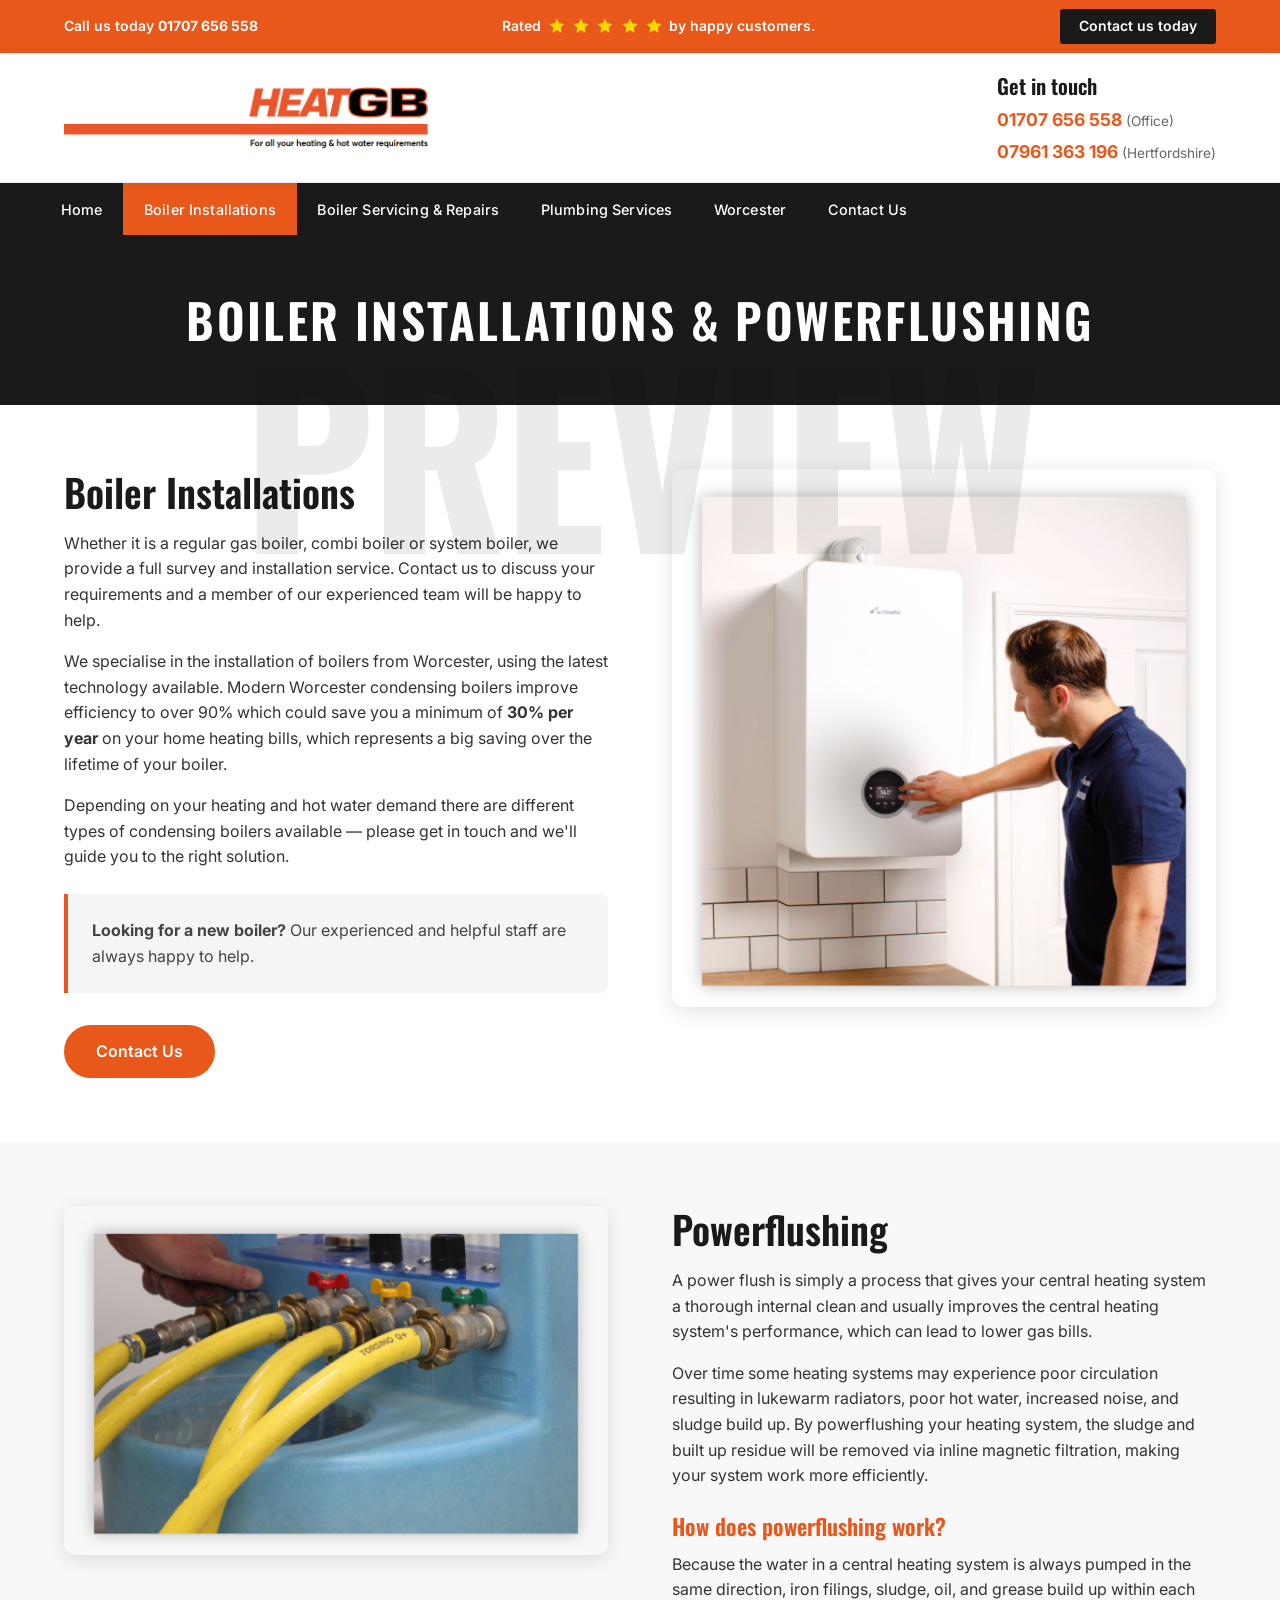
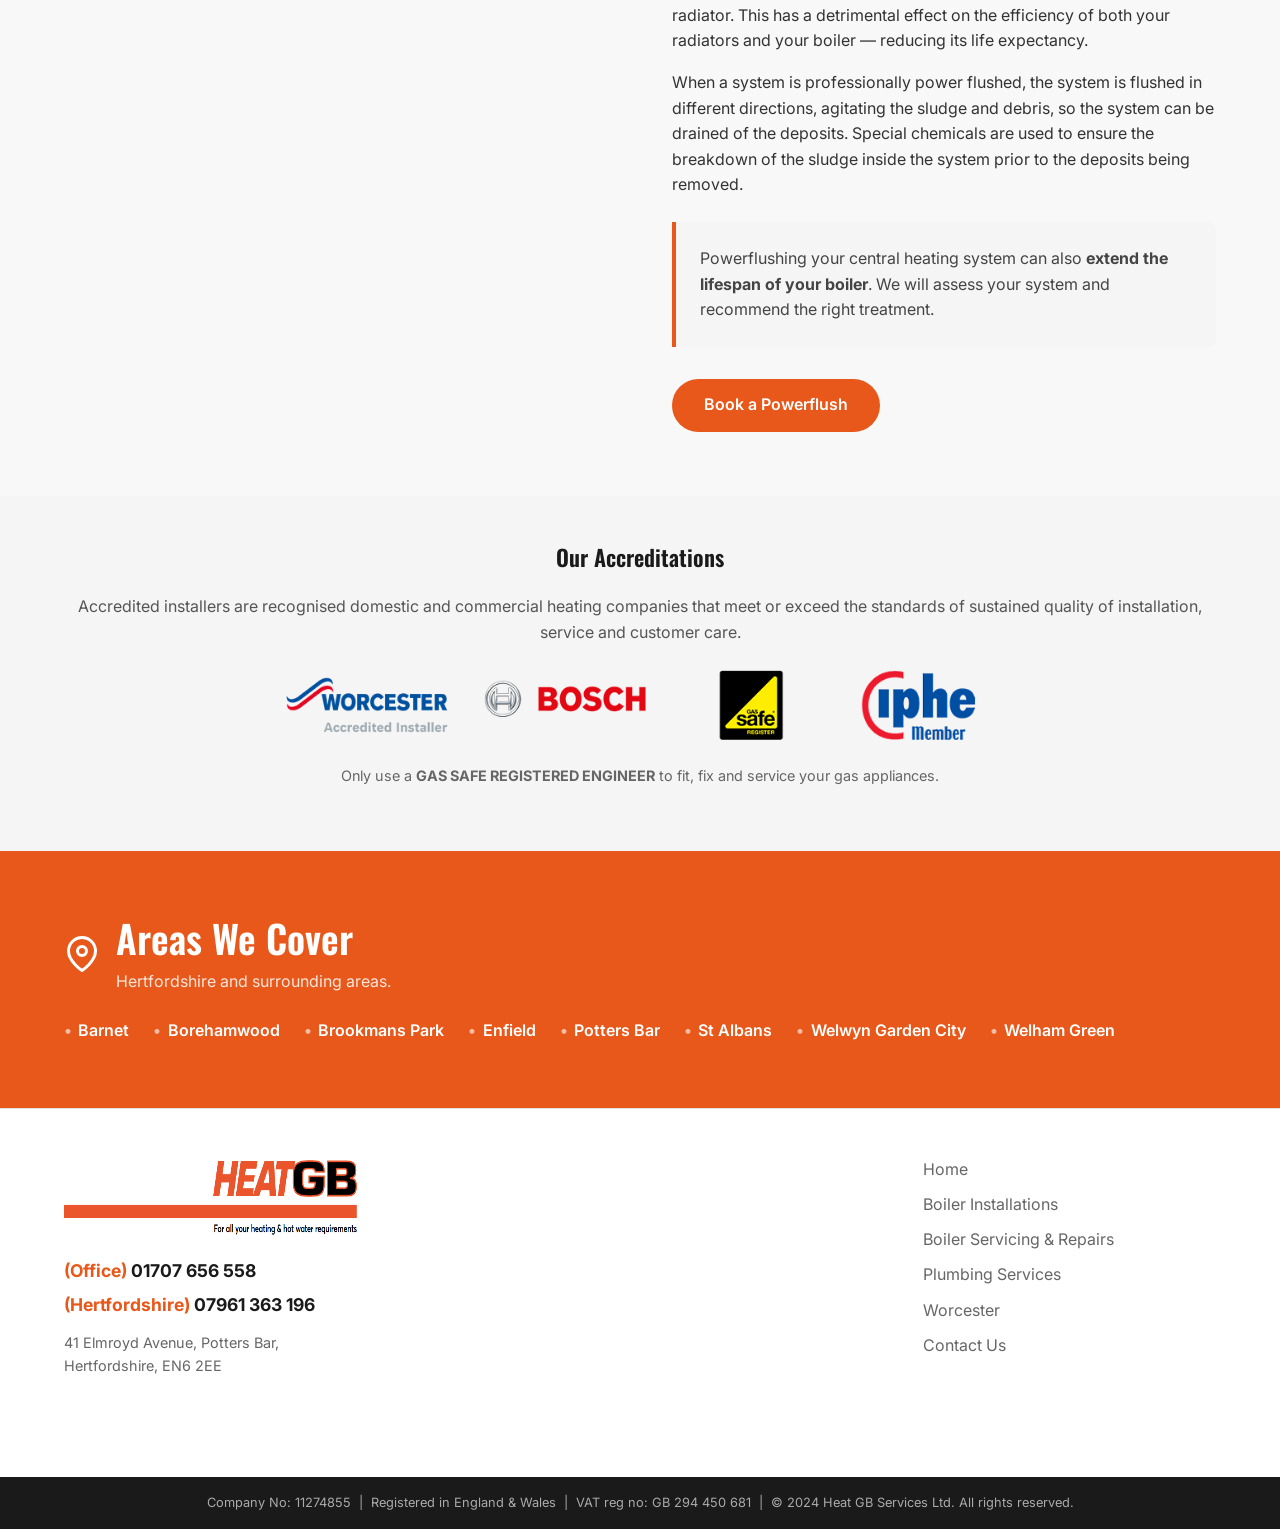
==== commit d9086923: "Redesign footer to match original: logo+contact, Google map, nav - 3-column grid: logo/contact left," ====
--- a/boiler-installations.html
+++ b/boiler-installations.html
@@ -159,18 +159,30 @@
       </ul>
     </div>
   </section>
-
   <!-- FOOTER -->
   <footer class="site-footer">
     <div class="container footer__inner">
+
+      <!-- Left: logo + contact -->
       <div class="footer__logo">
         <img src="images/main-logo.png" alt="Heat GB Services Ltd" onerror="this.style.display='none'" />
-        <p>(Office) <a href="tel:01707656558" style="color:var(--orange);font-weight:600;">01707 656 558</a></p>
-        <p>(Hertfordshire) <a href="tel:07961363196" style="color:var(--orange);font-weight:600;">07961 363 196</a></p>
-        <p style="margin-top:.5rem;">41 Elmroyd Avenue, Potters Bar,<br>Hertfordshire, EN6 2EE</p>
-      </div>
-      <nav class="footer__nav">
-        <h4>Navigation</h4>
+        <p class="footer__phone"><a href="tel:01707656558"><span>(Office)</span> 01707 656 558</a></p>
+        <p class="footer__phone"><a href="tel:07961363196"><span>(Hertfordshire)</span> 07961 363 196</a></p>
+        <p class="footer__address">41 Elmroyd Avenue, Potters Bar,<br>Hertfordshire, EN6 2EE</p>
+      </div>
+
+      <!-- Centre: map -->
+      <div class="footer__map">
+        <iframe
+          src="https://maps.google.com/maps?q=41+Elmroyd+Avenue,+Potters+Bar,+EN6+2EE,+UK&output=embed&z=13"
+          title="Heat GB location"
+          loading="lazy"
+          referrerpolicy="no-referrer-when-downgrade">
+        </iframe>
+      </div>
+
+      <!-- Right: navigation -->
+      <nav class="footer__nav" aria-label="Footer navigation">
         <ul>
           <li><a href="index.html">Home</a></li>
           <li><a href="boiler-installations.html">Boiler Installations</a></li>
@@ -180,13 +192,7 @@
           <li><a href="contact.html">Contact Us</a></li>
         </ul>
       </nav>
-      <div class="footer__contact">
-        <h4>Contact</h4>
-        <p>Heat GB Services Ltd<br>41 Elmroyd Avenue<br>Potters Bar, EN6 2EE</p>
-        <p><strong>Office:</strong> <a href="tel:01707656558">01707 656 558</a></p>
-        <p><strong>Hertfordshire:</strong> <a href="tel:07961363196">07961 363 196</a></p>
-        <p style="margin-top:1rem;"><a href="contact.html" class="btn btn-orange" style="font-size:.875rem;padding:.6rem 1.4rem;">Send us a message</a></p>
-      </div>
+
     </div>
     <div class="footer__bottom">
       <div class="container">
--- a/css/style.css
+++ b/css/style.css
@@ -262,7 +262,7 @@
   position: relative;
   z-index: 2;
   max-width: 620px;
-  padding: 4rem 0;
+  padding: 4rem 4rem 4rem 0;
 }
 
 .hero__content h1 { margin-bottom: 1rem; }
@@ -270,13 +270,15 @@
 
 .hero__image {
   position: absolute;
-  right: 0;
-  top: 0;
-  bottom: 0;
-  width: 50%;
+  right: 2rem;
+  top: 2rem;
+  bottom: 2rem;
+  width: calc(50% - 2rem);
   object-fit: cover;
   object-position: center;
   z-index: 1;
+  border-radius: 12px;
+  box-shadow: 0 4px 20px rgba(0,0,0,.12);
 }
 
 .hero__badge {
@@ -770,41 +772,57 @@
 
 .footer__inner {
   display: grid;
-  grid-template-columns: 200px 1fr 1fr;
+  grid-template-columns: 1fr 1.6fr 1fr;
   gap: 3rem;
+  align-items: start;
   padding-bottom: 2.5rem;
 }
 
-.footer__logo img { height: 60px; margin-bottom: 1rem; }
-.footer__logo p { font-size: .85rem; color: var(--mid); }
-
-.footer__nav h4 {
-  font-size: 1rem;
-  margin-bottom: 1rem;
+/* Left column */
+.footer__logo img {
+  height: 80px;
+  margin-bottom: 1.25rem;
+  display: block;
+}
+.footer__phone {
+  font-size: 1.1rem;
+  font-weight: 700;
+  margin-bottom: .35rem;
+  white-space: nowrap;
+}
+.footer__phone a {
   color: var(--black);
-}
-
+  transition: color var(--transition);
+}
+.footer__phone a:hover { color: var(--orange); }
+.footer__phone a span { color: var(--orange); }
+.footer__address {
+  font-size: .9rem;
+  color: var(--mid);
+  margin-top: .75rem;
+  line-height: 1.6;
+}
+
+/* Centre column — map */
+.footer__map iframe {
+  display: block;
+  width: 100%;
+  height: 280px;
+  border: 0;
+  border-radius: 8px;
+}
+
+/* Right column — nav */
 .footer__nav ul li {
-  margin-bottom: .4rem;
-}
-
+  margin-bottom: .6rem;
+}
 .footer__nav ul li a {
   color: var(--mid);
-  font-size: .9rem;
+  font-size: 1rem;
   transition: color var(--transition);
 }
-
-.footer__nav ul li a:hover { color: var(--orange); }
-
-.footer__contact h4 {
-  font-size: 1rem;
-  margin-bottom: 1rem;
-  color: var(--black);
-}
-
-.footer__contact p { font-size: .9rem; color: var(--mid); margin-bottom: .5rem; }
-.footer__contact a { color: var(--orange); font-weight: 600; }
-.footer__contact .btn { color: #fff; }
+.footer__nav ul li a:hover,
+.footer__nav ul li a.active { color: var(--orange); }
 
 .footer__bottom {
   background: var(--black);
@@ -821,7 +839,7 @@
 @media (max-width: 1024px) {
   .services-grid { grid-template-columns: repeat(2, 1fr); }
   .footer__inner { grid-template-columns: 1fr 1fr; }
-  .footer__logo { grid-column: 1 / -1; }
+  .footer__map { grid-column: 1 / -1; }
 }
 
 @media (max-width: 768px) {
@@ -861,7 +879,7 @@
   .topbar__stars { display: none; }
 
   .footer__inner { grid-template-columns: 1fr; gap: 2rem; }
-  .footer__logo { grid-column: auto; }
+  .footer__map { grid-column: auto; }
 }
 
 @media (max-width: 480px) {
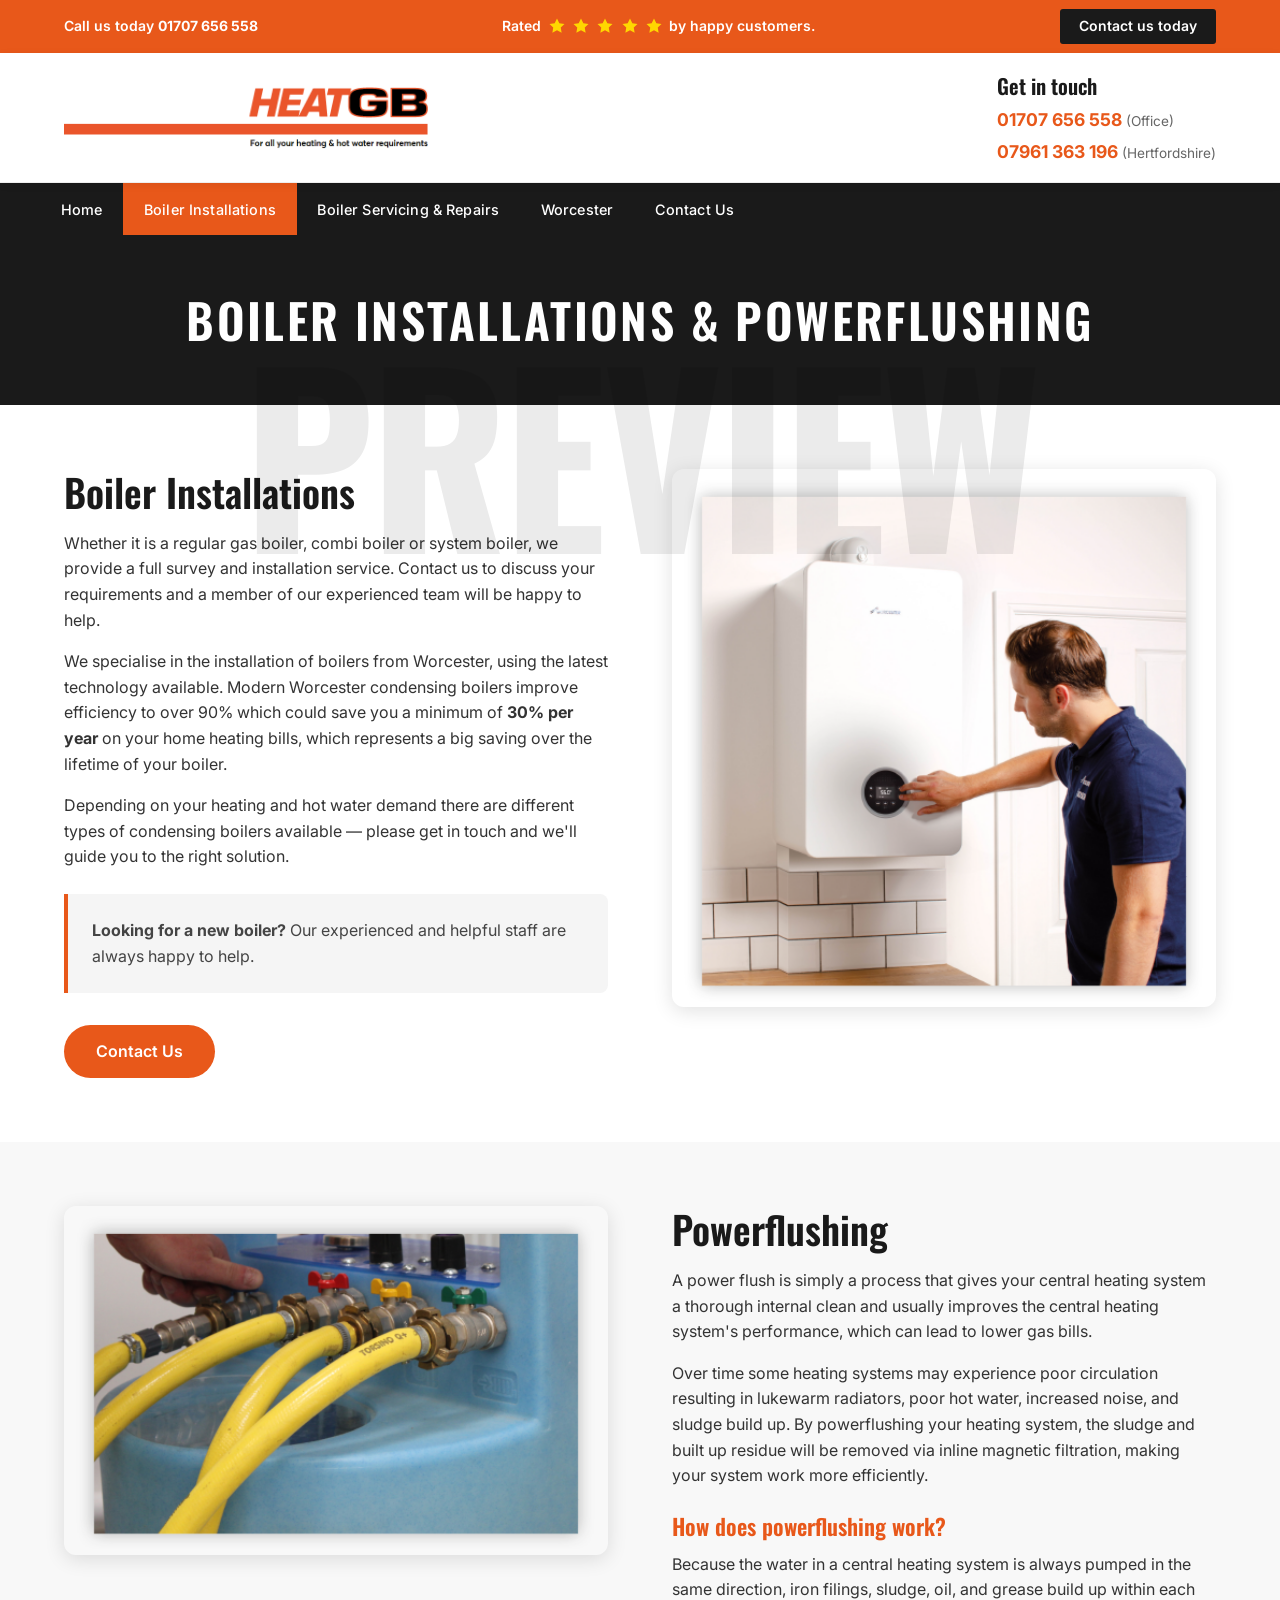
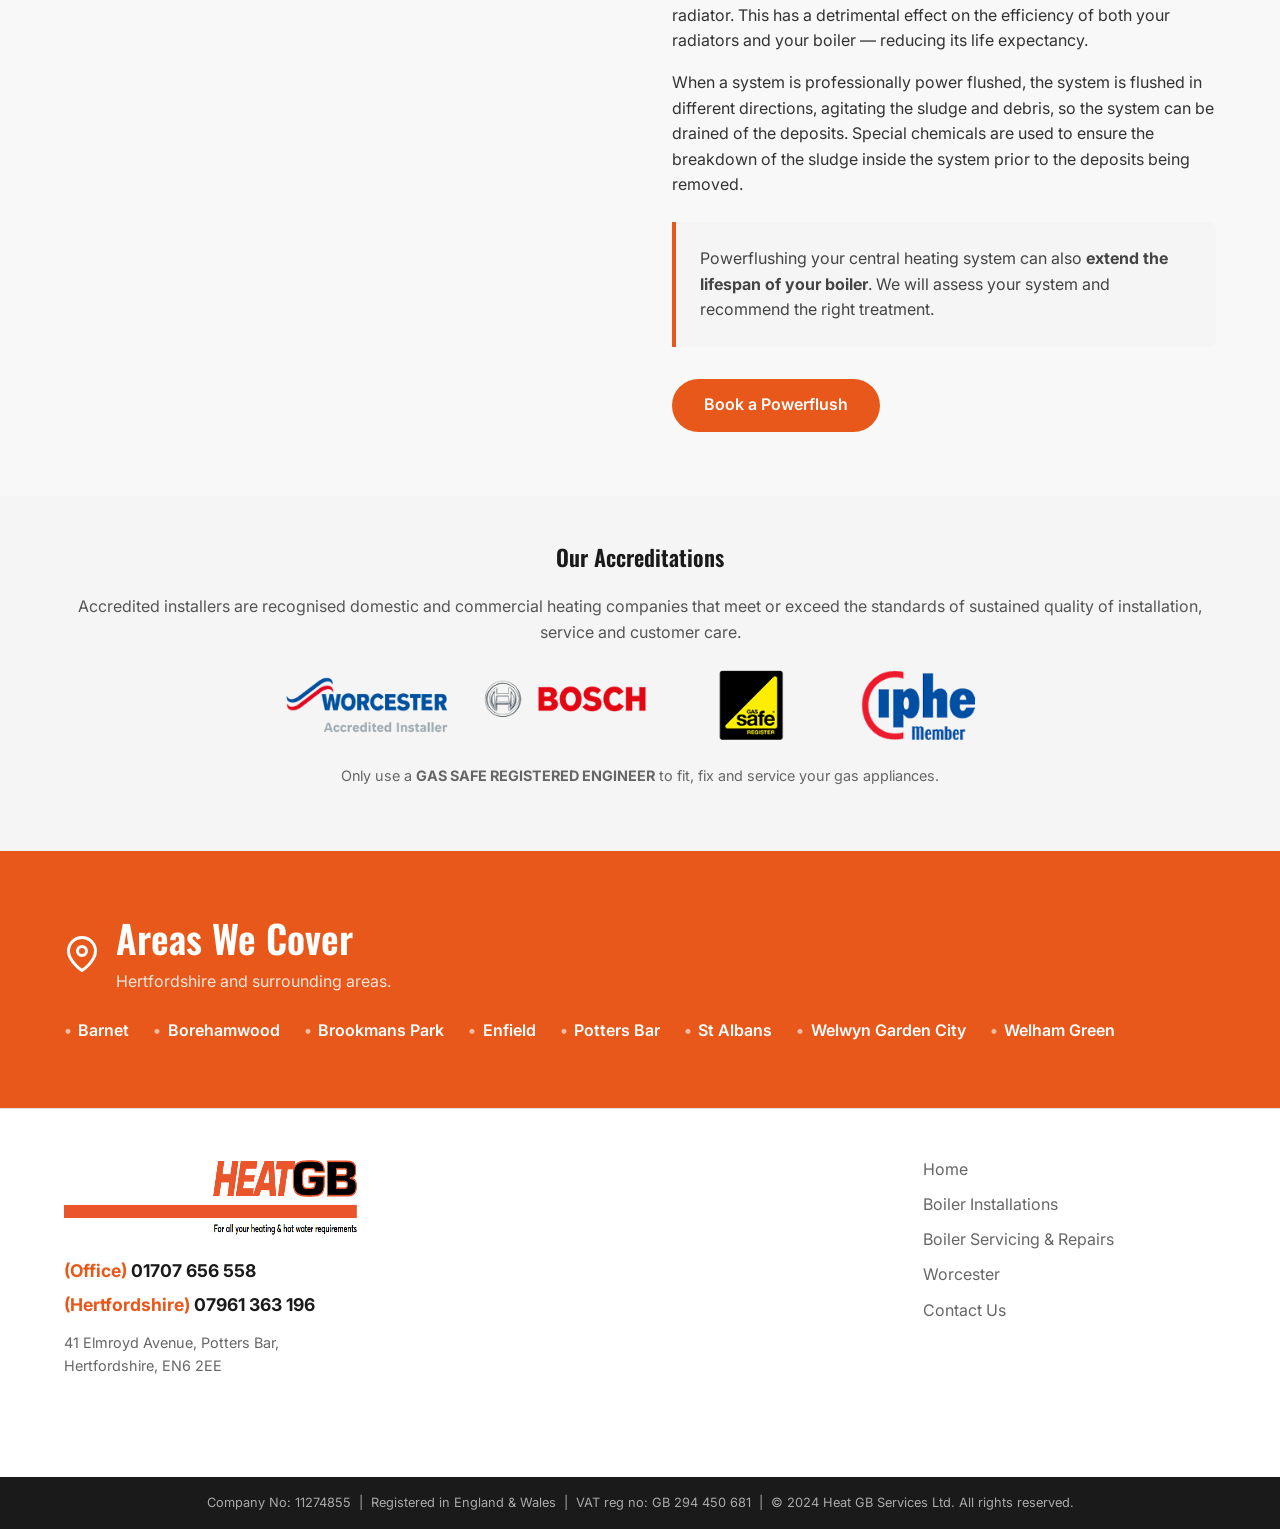
==== commit f58bb6f8: "Remove plumbing services and contact form; use email links - Delete plumbing-services.html and its i" ====
--- a/boiler-installations.html
+++ b/boiler-installations.html
@@ -31,7 +31,7 @@
         <svg viewBox="0 0 24 24" fill="currentColor" style="width:18px;height:18px;color:#FFD700"><path d="M12 2l3.09 6.26L22 9.27l-5 4.87 1.18 6.88L12 17.77l-6.18 3.25L7 14.14 2 9.27l6.91-1.01L12 2z"/></svg>
         <span>by happy customers.</span>
       </div>
-      <a href="contact.html" class="topbar__cta">Contact us today</a>
+      <a href="mailto:gary@heatgb.co.uk?subject=Enquiry" class="topbar__cta">Contact us today</a>
     </div>
   </div>
 
@@ -64,7 +64,6 @@
         <li><a href="index.html">Home</a></li>
         <li><a href="boiler-installations.html" class="active">Boiler Installations</a></li>
         <li><a href="boiler-servicing.html">Boiler Servicing &amp; Repairs</a></li>
-        <li><a href="plumbing-services.html">Plumbing Services</a></li>
         <li><a href="worcester.html">Worcester</a></li>
         <li><a href="contact.html">Contact Us</a></li>
       </ul>
@@ -92,7 +91,7 @@
             <p><strong>Looking for a new boiler?</strong> Our experienced and helpful staff are always happy to help.</p>
           </div>
 
-          <a href="contact.html" class="btn btn-orange" style="margin-top:.5rem;">Contact Us</a>
+          <a href="mailto:gary@heatgb.co.uk?subject=Boiler%20installation%20enquiry" class="btn btn-orange" style="margin-top:.5rem;">Contact Us</a>
         </div>
         <div class="photo-panel">
           <img src="images/image-1-1.png" alt="Worcester boiler installation by Heat GB engineer" />
@@ -121,7 +120,7 @@
             <p>Powerflushing your central heating system can also <strong>extend the lifespan of your boiler</strong>. We will assess your system and recommend the right treatment.</p>
           </div>
 
-          <a href="contact.html" class="btn btn-orange" style="margin-top:.5rem;">Book a Powerflush</a>
+          <a href="mailto:gary@heatgb.co.uk?subject=Powerflush%20booking" class="btn btn-orange" style="margin-top:.5rem;">Book a Powerflush</a>
         </div>
       </div>
     </div>
@@ -187,7 +186,6 @@
           <li><a href="index.html">Home</a></li>
           <li><a href="boiler-installations.html">Boiler Installations</a></li>
           <li><a href="boiler-servicing.html">Boiler Servicing &amp; Repairs</a></li>
-          <li><a href="plumbing-services.html">Plumbing Services</a></li>
           <li><a href="worcester.html">Worcester</a></li>
           <li><a href="contact.html">Contact Us</a></li>
         </ul>
--- a/css/style.css
+++ b/css/style.css
@@ -347,7 +347,9 @@
 
 .services-grid {
   display: grid;
-  grid-template-columns: repeat(3, 1fr);
+  grid-template-columns: repeat(2, 1fr);
+  max-width: 820px;
+  margin: 0 auto;
   gap: 1.5rem;
 }
 
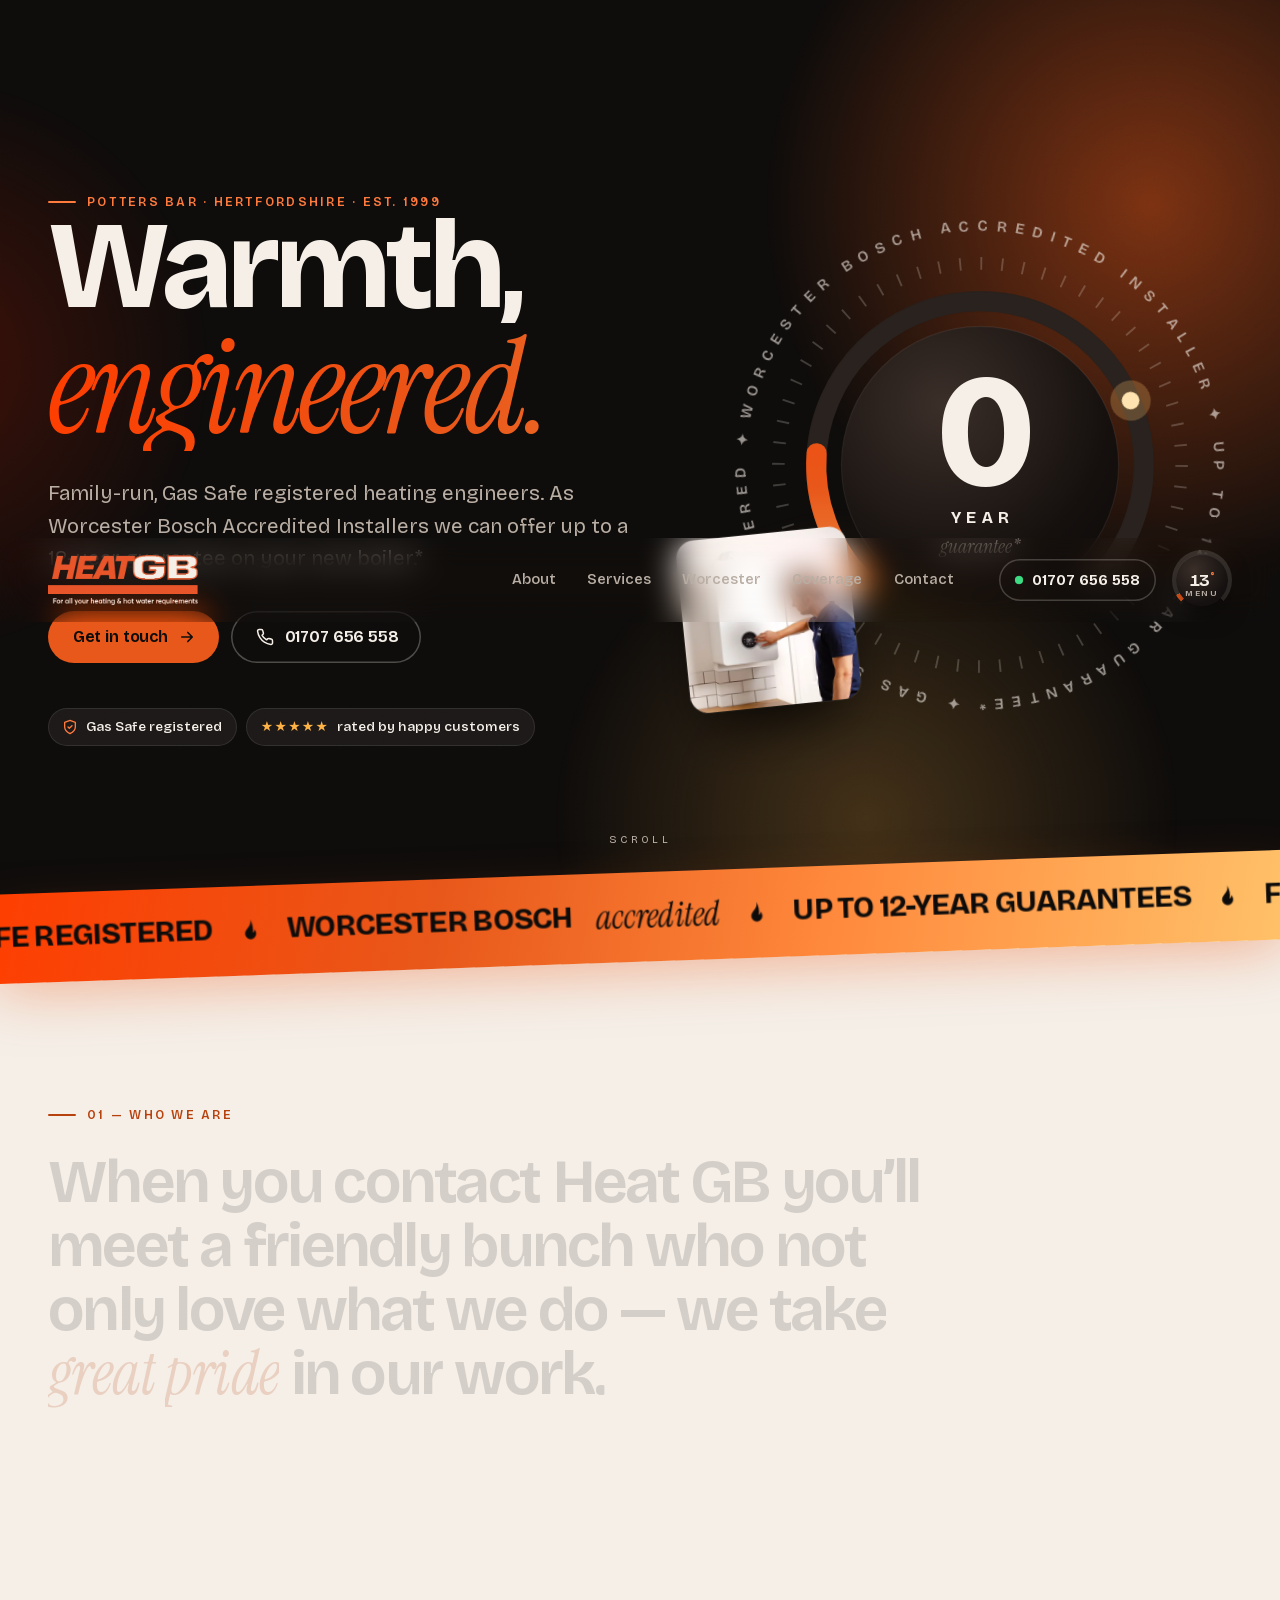
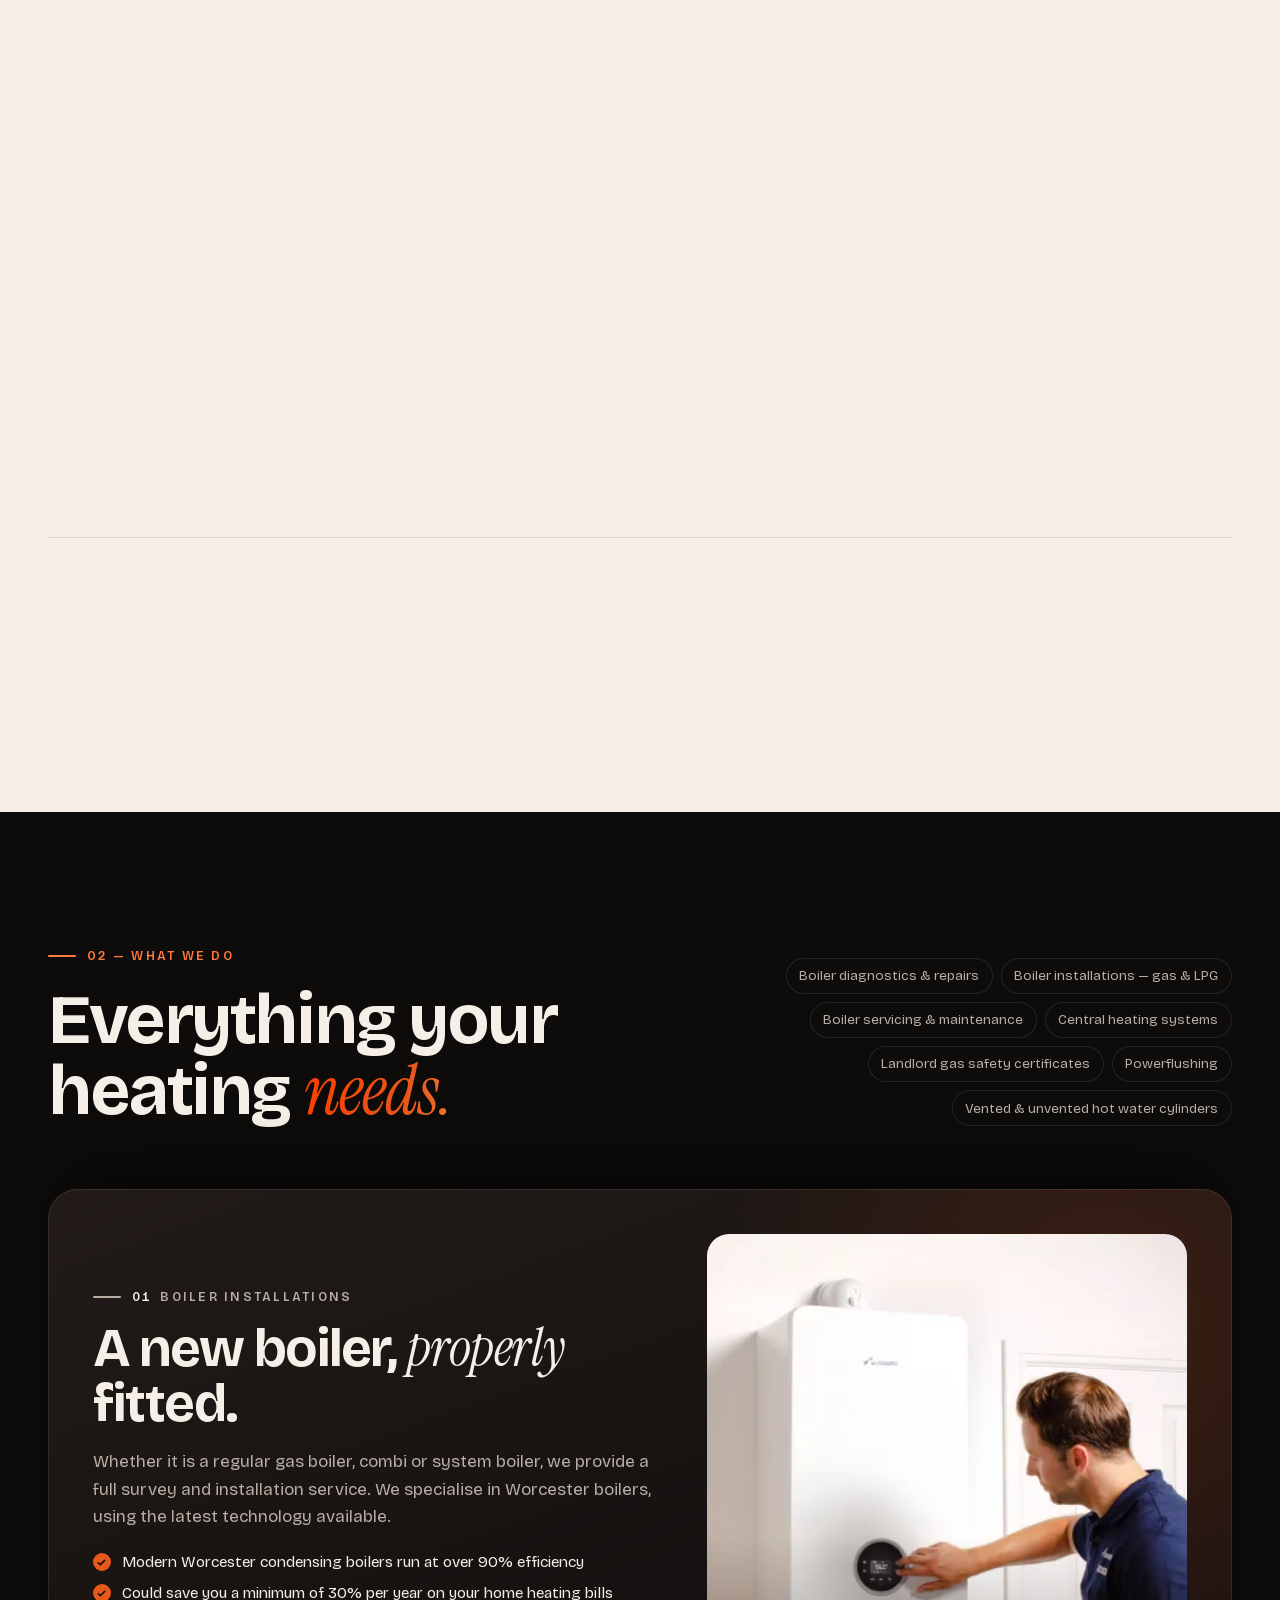
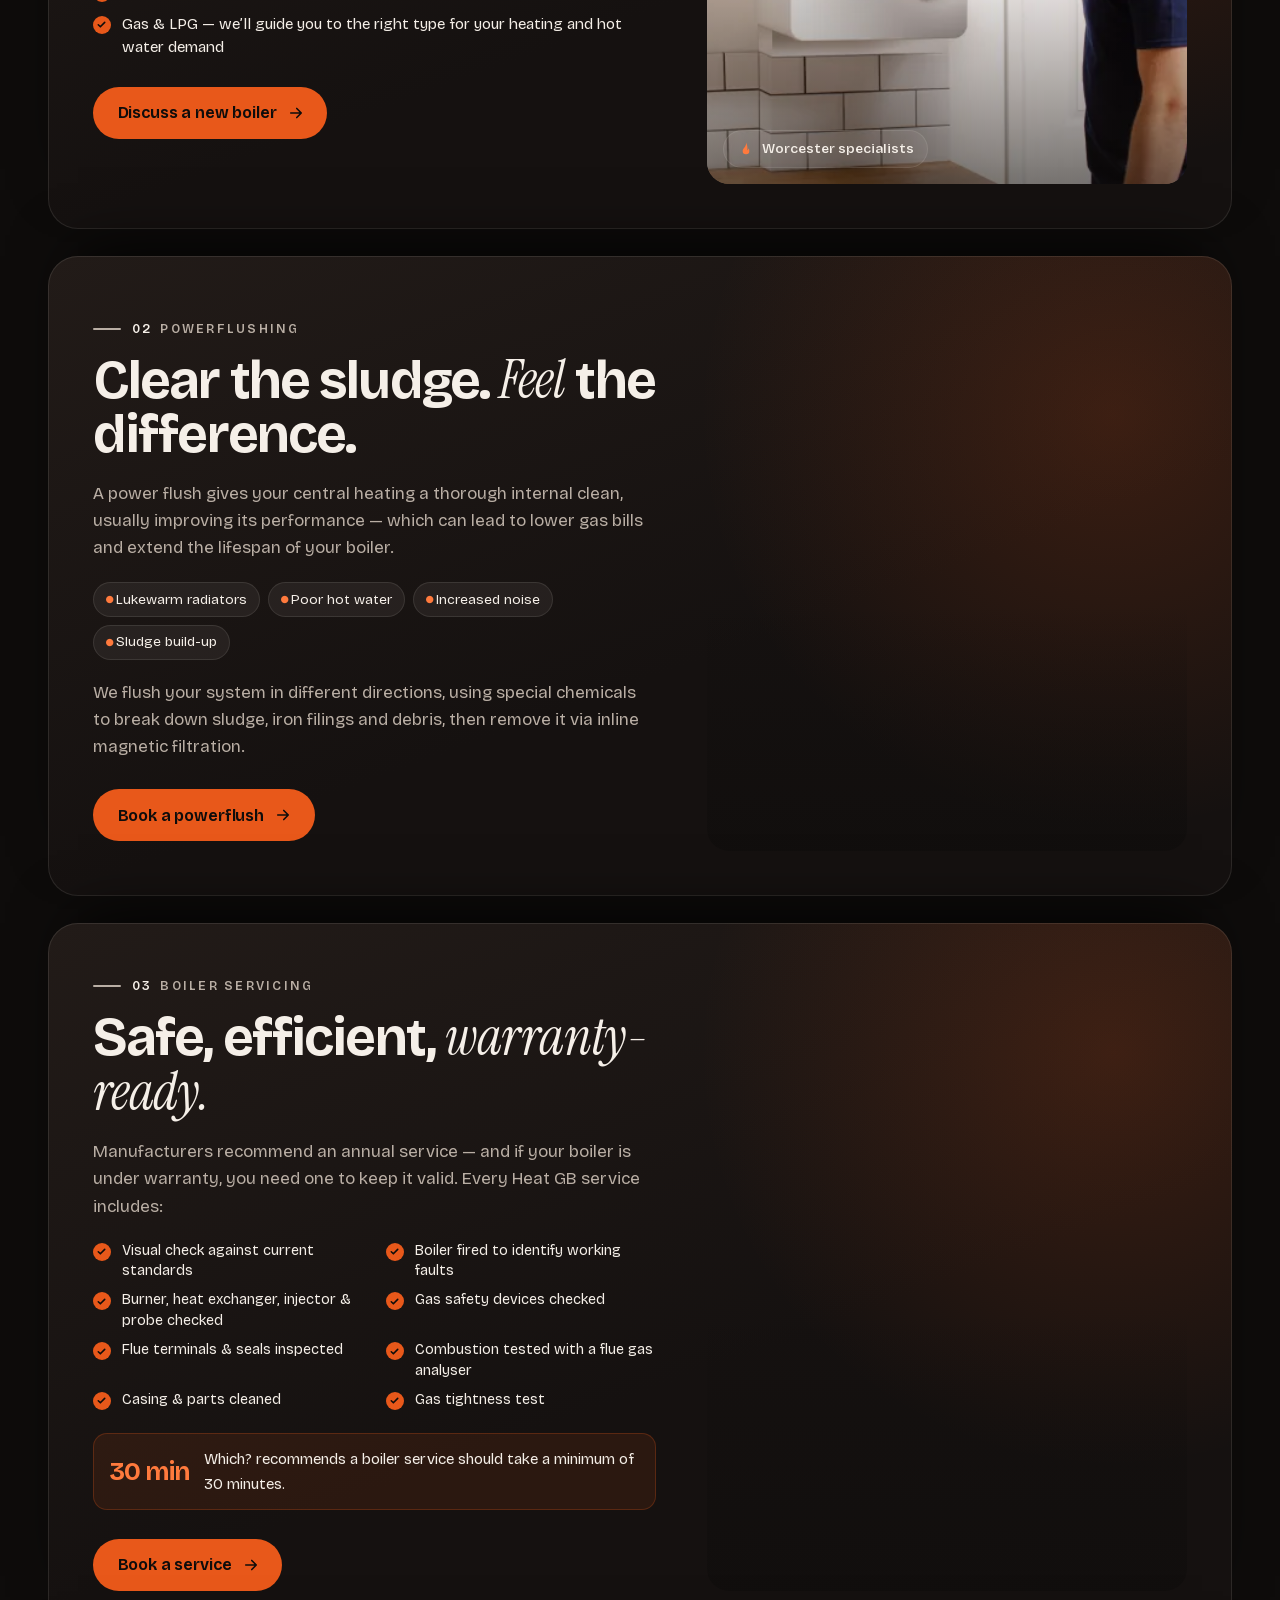
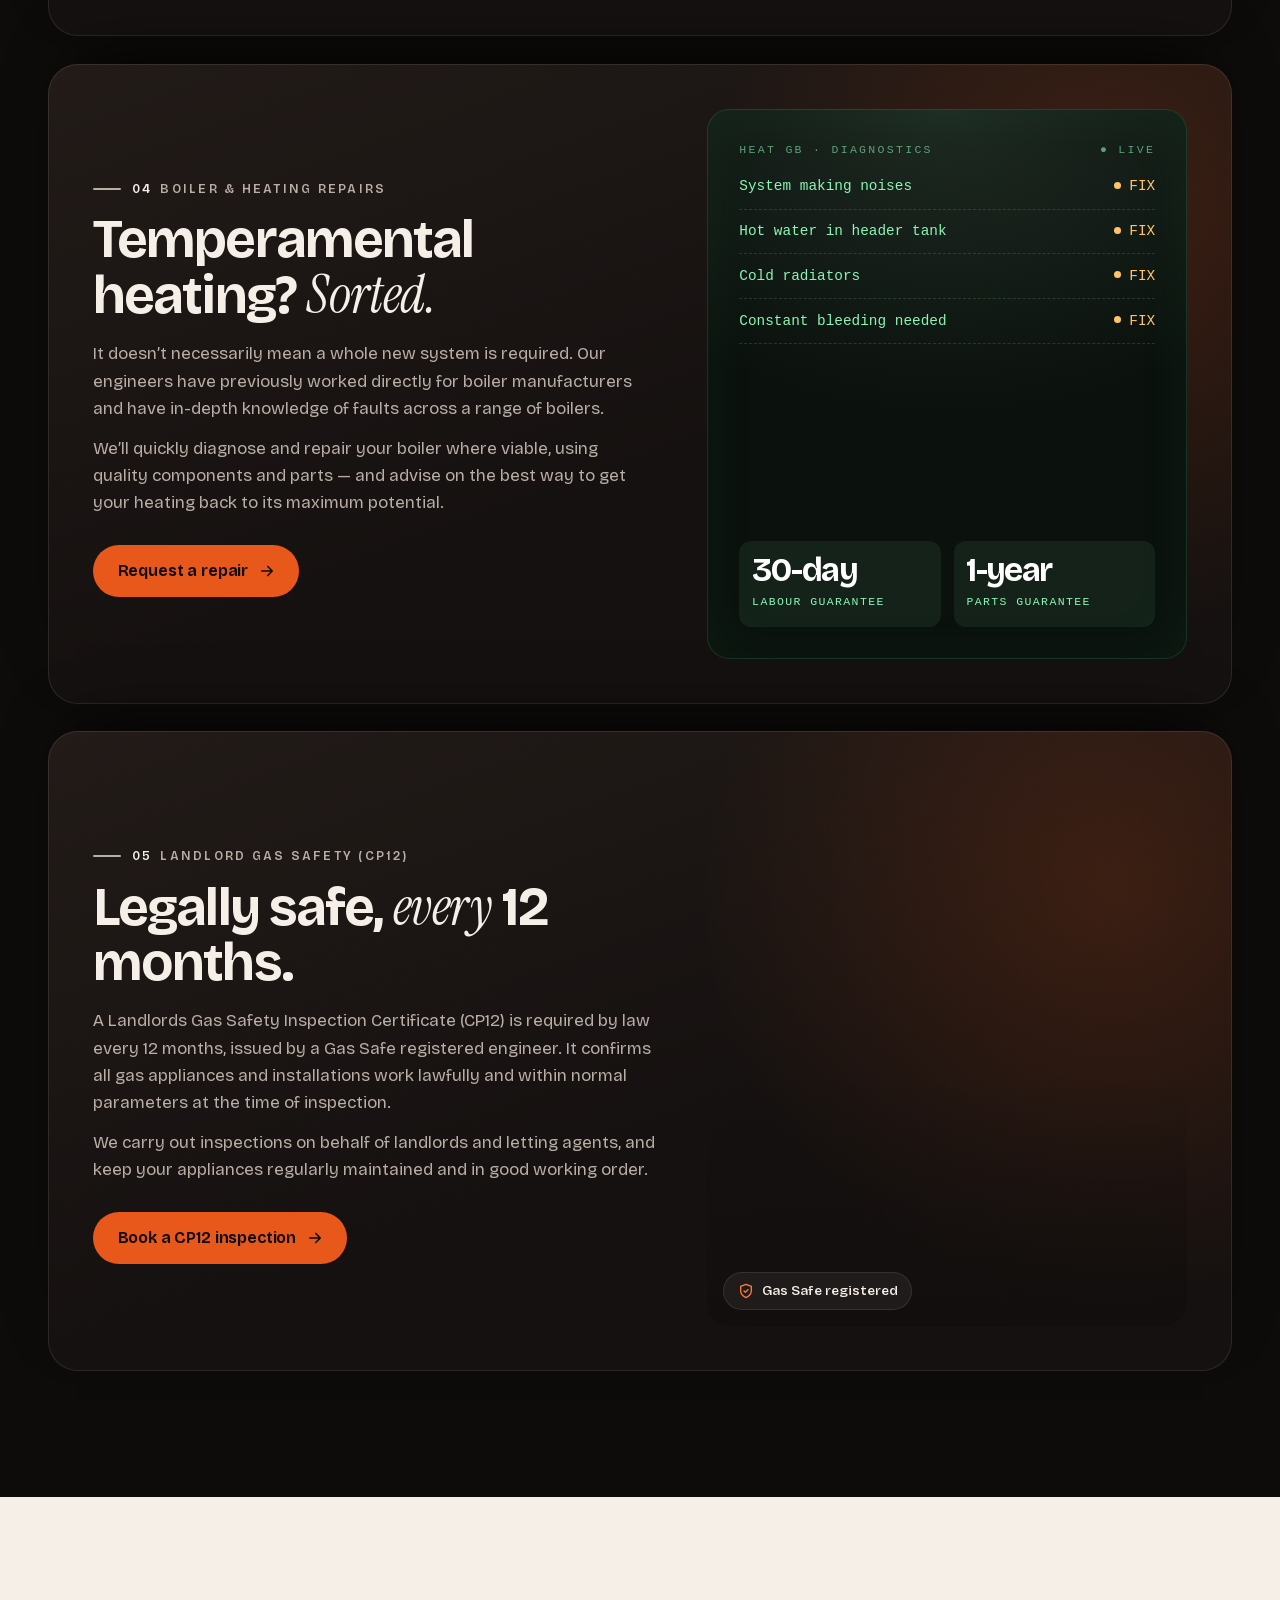
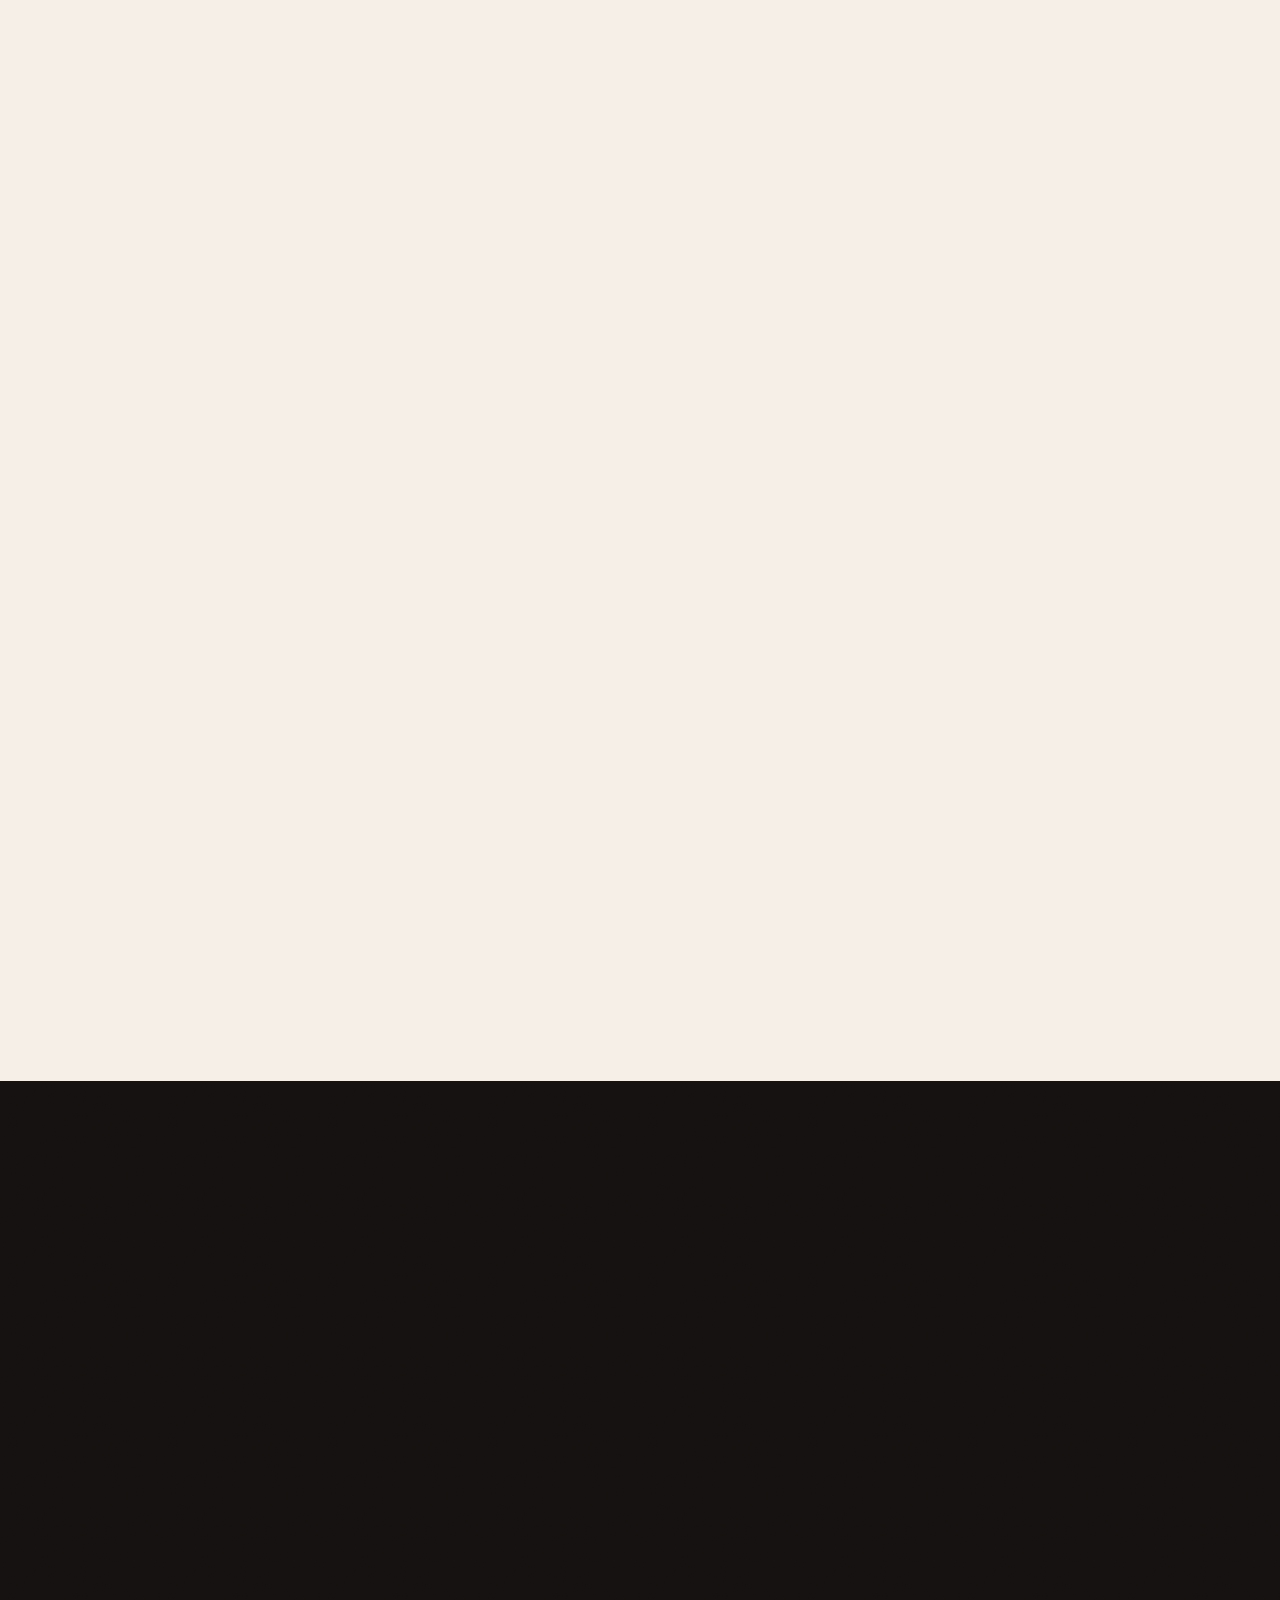
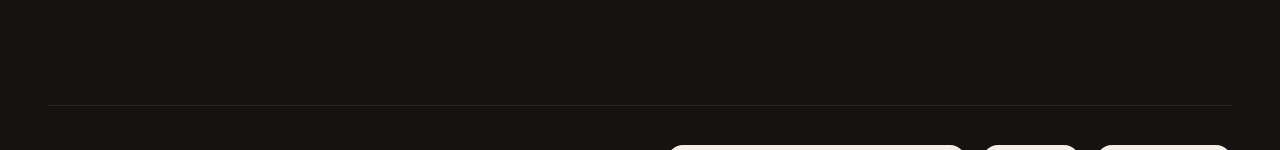
==== commit 75743c1a: "Redesign as single-page landing site: 'Warmth, engineered.' - Dark ember design with flame gradients" ====
--- a/boiler-installations.html
+++ b/boiler-installations.html
@@ -1,205 +1,15 @@
 <!DOCTYPE html>
-<html lang="en">
+<html lang="en-GB">
 <head>
-  <meta charset="UTF-8" />
-  <meta name="viewport" content="width=device-width, initial-scale=1.0" />
-  <title>Boiler Installations &amp; Powerflushing – Heat GB Services Ltd, Hertfordshire</title>
-  <meta name="description" content="Expert boiler installation and powerflushing services in Hertfordshire. Worcester Bosch Accredited Installers offering up to 12-year guarantees. Call Heat GB on 01707 656 558." />
-
-  <link rel="icon" type="image/png" sizes="32x32" href="images/favicon-32.png" />
-  <link rel="icon" type="image/png" sizes="16x16" href="images/favicon-16.png" />
-  <link rel="apple-touch-icon" href="images/apple-touch-icon.png" />
-  <link rel="shortcut icon" href="images/favicon.ico" />
-
-  <link rel="preconnect" href="https://fonts.googleapis.com" />
-  <link rel="preconnect" href="https://fonts.gstatic.com" crossorigin />
-  <link href="https://fonts.googleapis.com/css2?family=Oswald:wght@400;500;600;700&family=Inter:wght@400;500;600;700&display=swap" rel="stylesheet" />
-  <link rel="stylesheet" href="css/style.css" />
+  <meta charset="UTF-8">
+  <meta name="viewport" content="width=device-width, initial-scale=1">
+  <title>Boiler installations | Heat GB</title>
+  <meta name="robots" content="noindex">
+  <meta http-equiv="refresh" content="0; url=index.html#installations">
+  <link rel="icon" type="image/png" sizes="32x32" href="images/favicon-32.png">
+  <style>body{margin:0;min-height:100vh;display:grid;place-items:center;background:#0E0C0B;color:#F5EFE8;font:16px/1.5 system-ui,sans-serif}a{color:#FF7A3D}</style>
 </head>
 <body>
-
-  <!-- TOP BAR -->
-  <div class="topbar">
-    <div class="container topbar__inner">
-      <span>Call us today <strong>01707 656 558</strong></span>
-      <div class="topbar__stars">
-        <span>Rated</span>
-        <svg viewBox="0 0 24 24" fill="currentColor" style="width:18px;height:18px;color:#FFD700"><path d="M12 2l3.09 6.26L22 9.27l-5 4.87 1.18 6.88L12 17.77l-6.18 3.25L7 14.14 2 9.27l6.91-1.01L12 2z"/></svg>
-        <svg viewBox="0 0 24 24" fill="currentColor" style="width:18px;height:18px;color:#FFD700"><path d="M12 2l3.09 6.26L22 9.27l-5 4.87 1.18 6.88L12 17.77l-6.18 3.25L7 14.14 2 9.27l6.91-1.01L12 2z"/></svg>
-        <svg viewBox="0 0 24 24" fill="currentColor" style="width:18px;height:18px;color:#FFD700"><path d="M12 2l3.09 6.26L22 9.27l-5 4.87 1.18 6.88L12 17.77l-6.18 3.25L7 14.14 2 9.27l6.91-1.01L12 2z"/></svg>
-        <svg viewBox="0 0 24 24" fill="currentColor" style="width:18px;height:18px;color:#FFD700"><path d="M12 2l3.09 6.26L22 9.27l-5 4.87 1.18 6.88L12 17.77l-6.18 3.25L7 14.14 2 9.27l6.91-1.01L12 2z"/></svg>
-        <svg viewBox="0 0 24 24" fill="currentColor" style="width:18px;height:18px;color:#FFD700"><path d="M12 2l3.09 6.26L22 9.27l-5 4.87 1.18 6.88L12 17.77l-6.18 3.25L7 14.14 2 9.27l6.91-1.01L12 2z"/></svg>
-        <span>by happy customers.</span>
-      </div>
-      <a href="mailto:gary@heatgb.co.uk?subject=Enquiry" class="topbar__cta">Contact us today</a>
-    </div>
-  </div>
-
-  <!-- HEADER -->
-  <header class="site-header">
-    <div class="header__inner">
-      <a href="index.html" class="header__logo">
-        <img src="images/main-logo.png"
-             alt="Heat GB Services Ltd" width="190" height="65"
-             onerror="this.style.display='none'; this.nextElementSibling.style.display='block'" />
-        <span style="display:none; font-family:'Oswald',sans-serif; font-size:2rem; font-weight:700; color:#1a1a1a;">
-          <span style="color:#E8581A;">HEAT</span>GB
-        </span>
-      </a>
-      <div class="header__contact">
-        <span class="header__contact-label">Get in touch</span>
-        <div><a href="tel:01707656558">01707 656 558</a><span class="phone-label"> (Office)</span></div>
-        <div><a href="tel:07961363196">07961 363 196</a><span class="phone-label"> (Hertfordshire)</span></div>
-      </div>
-    </div>
-  </header>
-
-  <!-- NAVIGATION -->
-  <nav class="site-nav" aria-label="Main navigation">
-    <div class="nav__inner">
-      <button class="nav__toggle" aria-label="Open menu" aria-expanded="false">
-        <span></span><span></span><span></span>
-      </button>
-      <ul class="nav__list">
-        <li><a href="index.html">Home</a></li>
-        <li><a href="boiler-installations.html" class="active">Boiler Installations</a></li>
-        <li><a href="boiler-servicing.html">Boiler Servicing &amp; Repairs</a></li>
-        <li><a href="worcester.html">Worcester</a></li>
-        <li><a href="contact.html">Contact Us</a></li>
-      </ul>
-    </div>
-  </nav>
-
-  <!-- PAGE BANNER -->
-  <div class="page-banner">
-    <div class="container">
-      <h1>Boiler Installations &amp; Powerflushing</h1>
-    </div>
-  </div>
-
-  <!-- BOILER INSTALLATIONS SECTION -->
-  <section class="content-block section-pad">
-    <div class="container">
-      <div class="content-block__inner">
-        <div class="content-block__text">
-          <h2>Boiler Installations</h2>
-          <p>Whether it is a regular gas boiler, combi boiler or system boiler, we provide a full survey and installation service. Contact us to discuss your requirements and a member of our experienced team will be happy to help.</p>
-          <p>We specialise in the installation of boilers from Worcester, using the latest technology available. Modern Worcester condensing boilers improve efficiency to over 90% which could save you a minimum of <strong>30% per year</strong> on your home heating bills, which represents a big saving over the lifetime of your boiler.</p>
-          <p>Depending on your heating and hot water demand there are different types of condensing boilers available — please get in touch and we'll guide you to the right solution.</p>
-
-          <div class="highlight-box">
-            <p><strong>Looking for a new boiler?</strong> Our experienced and helpful staff are always happy to help.</p>
-          </div>
-
-          <a href="mailto:gary@heatgb.co.uk?subject=Boiler%20installation%20enquiry" class="btn btn-orange" style="margin-top:.5rem;">Contact Us</a>
-        </div>
-        <div class="photo-panel">
-          <img src="images/image-1-1.png" alt="Worcester boiler installation by Heat GB engineer" />
-        </div>
-      </div>
-    </div>
-  </section>
-
-  <!-- POWERFLUSHING SECTION -->
-  <section class="content-block" style="background:#f8f8f8; padding:4rem 0;">
-    <div class="container">
-      <div class="content-block__inner">
-        <div class="photo-panel">
-          <img src="images/image-2.png" alt="Powerflushing equipment and central heating system" />
-        </div>
-        <div class="content-block__text">
-          <h2>Powerflushing</h2>
-          <p>A power flush is simply a process that gives your central heating system a thorough internal clean and usually improves the central heating system's performance, which can lead to lower gas bills.</p>
-          <p>Over time some heating systems may experience poor circulation resulting in lukewarm radiators, poor hot water, increased noise, and sludge build up. By powerflushing your heating system, the sludge and built up residue will be removed via inline magnetic filtration, making your system work more efficiently.</p>
-
-          <h3>How does powerflushing work?</h3>
-          <p>Because the water in a central heating system is always pumped in the same direction, iron filings, sludge, oil, and grease build up within each radiator. This has a detrimental effect on the efficiency of both your radiators and your boiler — reducing its life expectancy.</p>
-          <p>When a system is professionally power flushed, the system is flushed in different directions, agitating the sludge and debris, so the system can be drained of the deposits. Special chemicals are used to ensure the breakdown of the sludge inside the system prior to the deposits being removed.</p>
-
-          <div class="highlight-box">
-            <p>Powerflushing your central heating system can also <strong>extend the lifespan of your boiler</strong>. We will assess your system and recommend the right treatment.</p>
-          </div>
-
-          <a href="mailto:gary@heatgb.co.uk?subject=Powerflush%20booking" class="btn btn-orange" style="margin-top:.5rem;">Book a Powerflush</a>
-        </div>
-      </div>
-    </div>
-  </section>
-
-  <!-- ACCREDITATIONS -->
-  <section class="accreditations">
-    <div class="container">
-      <h3>Our Accreditations</h3>
-      <p style="color:#555; margin-bottom:1.5rem;">Accredited installers are recognised domestic and commercial heating companies that meet or exceed the standards of sustained quality of installation, service and customer care.</p>
-      <div class="accred-logos">
-        <img src="images/logo1.png" alt="Gas Safe Register" onerror="this.style.display='none'" />
-        <img src="images/logo2..png" alt="CIPHE Member" onerror="this.style.display='none'" />
-        <img src="images/logo3.png" alt="Worcester Accredited Installer" onerror="this.style.display='none'" />
-      </div>
-      <p style="margin-top:1.5rem; color:#666; font-size:.9rem;">Only use a <strong>GAS SAFE REGISTERED ENGINEER</strong> to fit, fix and service your gas appliances.</p>
-    </div>
-  </section>
-
-  <!-- AREAS WE COVER -->
-  <section class="areas-section">
-    <div class="container">
-      <div class="areas-header">
-        <svg viewBox="0 0 24 24" fill="none" stroke="currentColor" stroke-width="2" style="width:36px;height:36px;flex-shrink:0">
-          <path d="M21 10c0 7-9 13-9 13s-9-6-9-13a9 9 0 0 1 18 0z"/><circle cx="12" cy="10" r="3"/>
-        </svg>
-        <div>
-          <h2>Areas We Cover</h2>
-          <p style="color:rgba(255,255,255,.85); margin:0;">Hertfordshire and surrounding areas.</p>
-        </div>
-      </div>
-      <ul class="areas-list">
-        <li>Barnet</li><li>Borehamwood</li><li>Brookmans Park</li><li>Enfield</li>
-        <li>Potters Bar</li><li>St Albans</li><li>Welwyn Garden City</li><li>Welham Green</li>
-      </ul>
-    </div>
-  </section>
-  <!-- FOOTER -->
-  <footer class="site-footer">
-    <div class="container footer__inner">
-
-      <!-- Left: logo + contact -->
-      <div class="footer__logo">
-        <img src="images/main-logo.png" alt="Heat GB Services Ltd" onerror="this.style.display='none'" />
-        <p class="footer__phone"><a href="tel:01707656558"><span>(Office)</span> 01707 656 558</a></p>
-        <p class="footer__phone"><a href="tel:07961363196"><span>(Hertfordshire)</span> 07961 363 196</a></p>
-        <p class="footer__address">41 Elmroyd Avenue, Potters Bar,<br>Hertfordshire, EN6 2EE</p>
-      </div>
-
-      <!-- Centre: map -->
-      <div class="footer__map">
-        <iframe
-          src="https://maps.google.com/maps?q=41+Elmroyd+Avenue,+Potters+Bar,+EN6+2EE,+UK&output=embed&z=13"
-          title="Heat GB location"
-          loading="lazy"
-          referrerpolicy="no-referrer-when-downgrade">
-        </iframe>
-      </div>
-
-      <!-- Right: navigation -->
-      <nav class="footer__nav" aria-label="Footer navigation">
-        <ul>
-          <li><a href="index.html">Home</a></li>
-          <li><a href="boiler-installations.html">Boiler Installations</a></li>
-          <li><a href="boiler-servicing.html">Boiler Servicing &amp; Repairs</a></li>
-          <li><a href="worcester.html">Worcester</a></li>
-          <li><a href="contact.html">Contact Us</a></li>
-        </ul>
-      </nav>
-
-    </div>
-    <div class="footer__bottom">
-      <div class="container">
-        Company No: 11274855 &nbsp;|&nbsp; Registered in England &amp; Wales &nbsp;|&nbsp; VAT reg no: GB 294 450 681 &nbsp;|&nbsp;
-        &copy; 2024 Heat GB Services Ltd. All rights reserved.
-      </div>
-    </div>
-  </footer>
-
-  <script src="js/main.js"></script>
+  <p>This page has moved. <a href="index.html#installations">Continue to Boiler installations</a>.</p>
 </body>
 </html>
